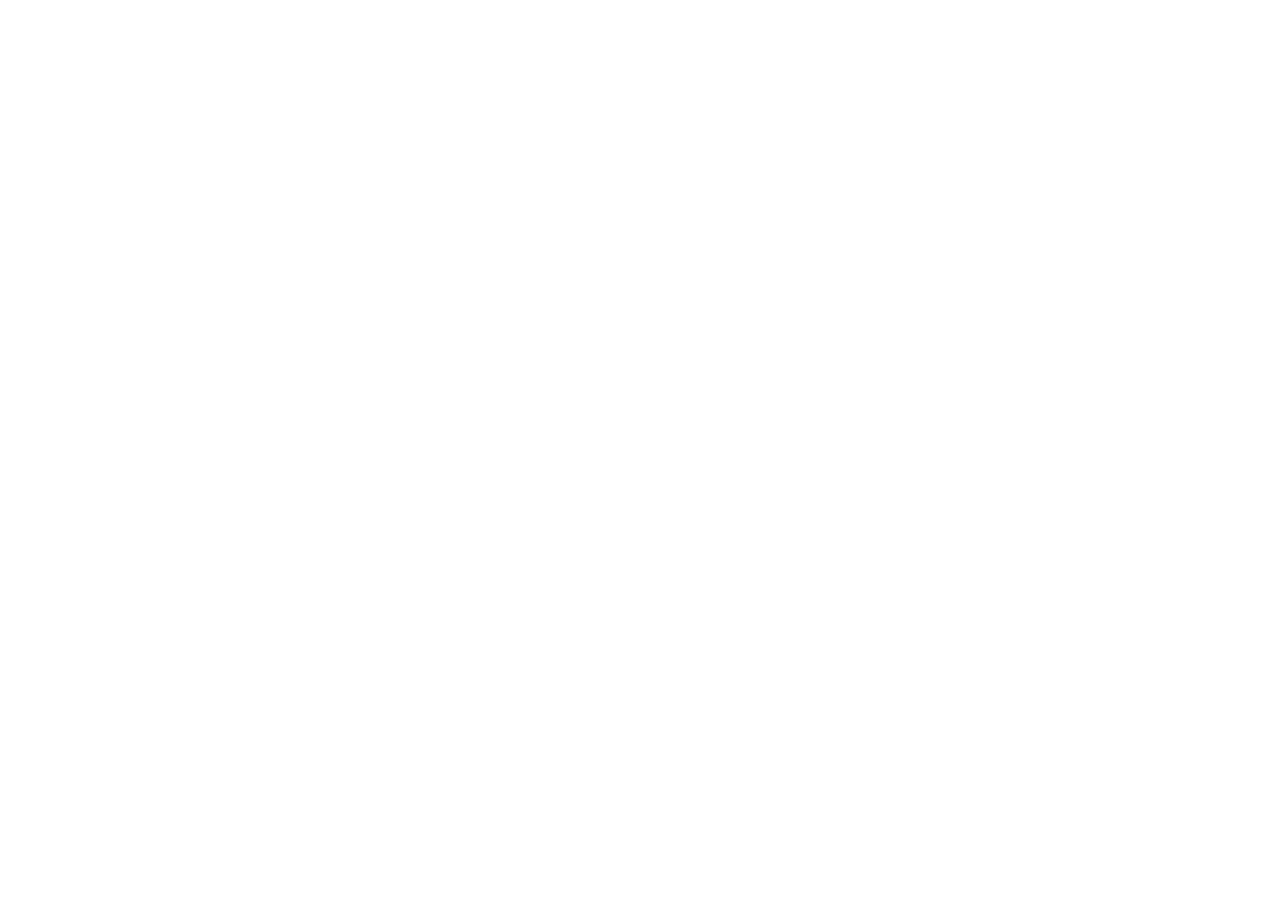
==== index.html @ a0c943e8 "Add files via upload" ====
<!DOCTYPE html>
<html lang="pt-br">
<head>
    <meta charset="UTF-8">
    <meta http-equiv="X-UA-Compatible" content="IE=edge">
    <meta name="viewport" content="width=device-width, initial-scale=1.0">
    <title>minha turma</title>
</head>
<body>
    
</body>
</html>
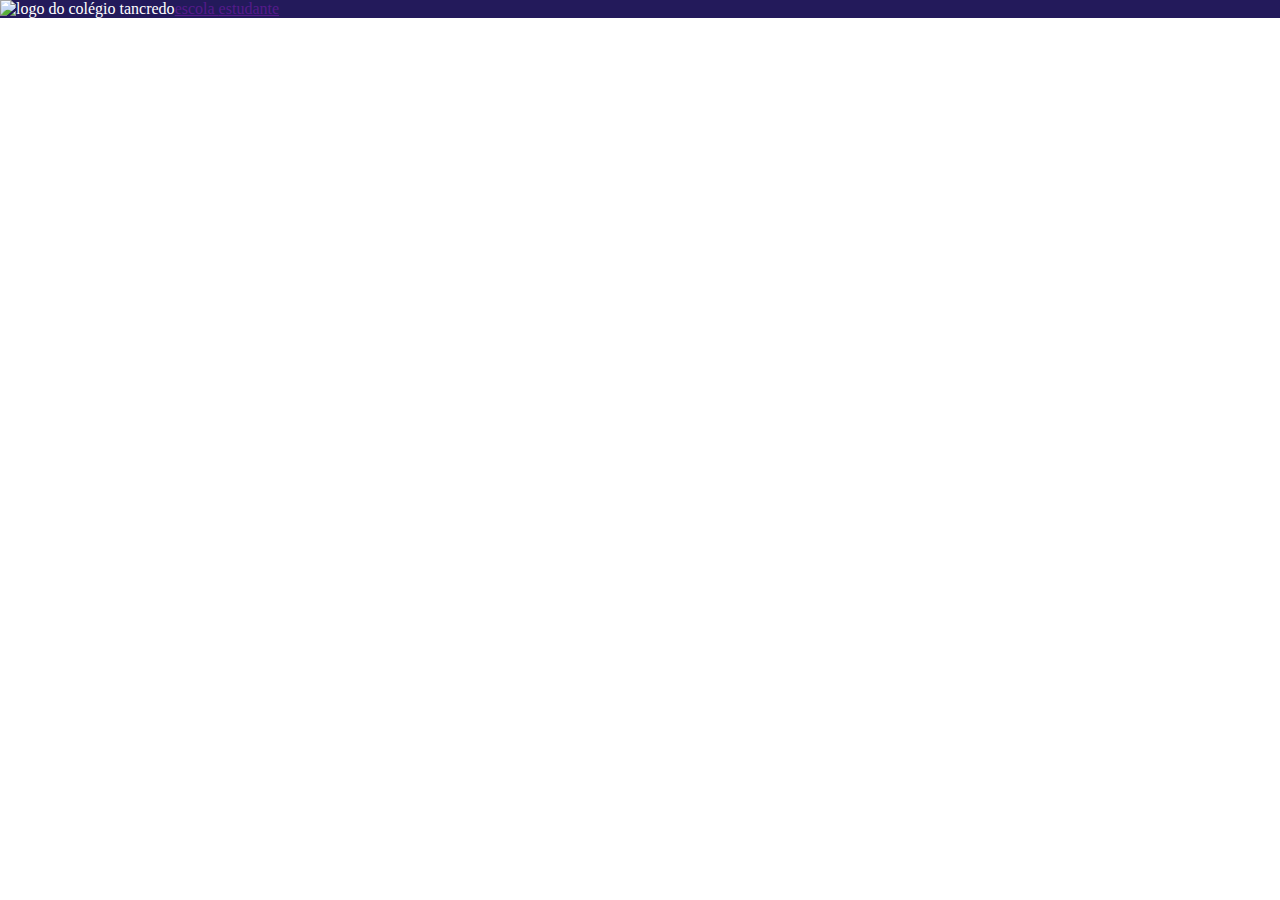
==== commit 3d08f4ec: "aula 02" ====
--- a/index.html
+++ b/index.html
@@ -5,8 +5,15 @@
     <meta http-equiv="X-UA-Compatible" content="IE=edge">
     <meta name="viewport" content="width=device-width, initial-scale=1.0">
     <title>minha turma</title>
+    <link rel="stylesheet" href="style.css">
 </head>
 <body>
-    
+    <header class="cabecalho">
+        <img src="" alt="logo do colégio tancredo" class="cabecalho-imagem">
+        <nav class="cabecalho-lista">
+            <a href="" class="cabecalho-lista-link"> escola </a>
+            <a href="" class="cabecalho-lista-link"> estudante </a>
+        </nav>
+    </header>
 </body>
 </html>--- a/style.css
+++ b/style.css
@@ -0,0 +1,11 @@
+*{
+ margin: 0;
+ padding: 0;
+}
+
+.cabecalho{
+    background-color: #231a5b;
+    color: white;
+    display: flex;
+    align-item: center;
+}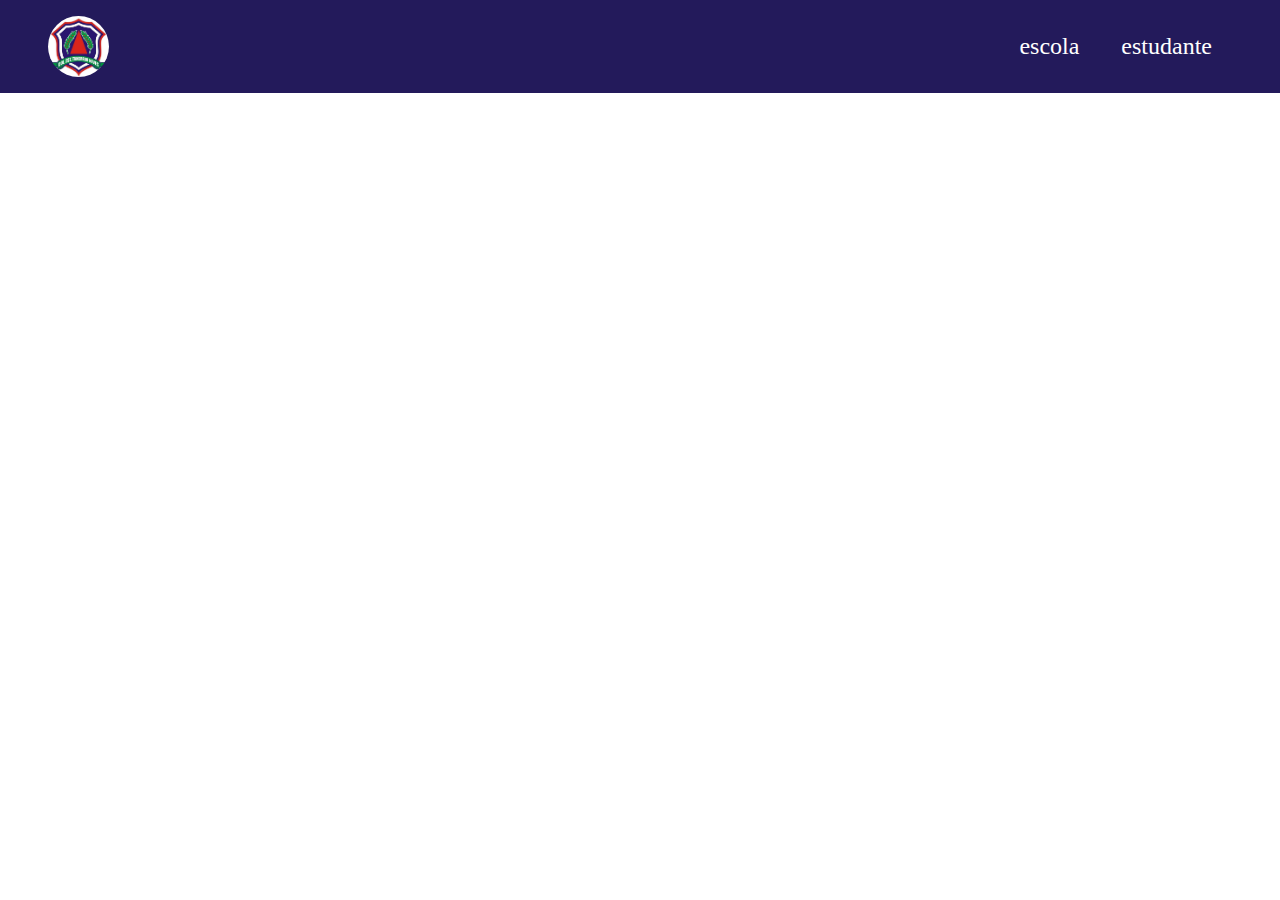
==== commit 789872ea: "Add files via upload" ====
--- a/index.html
+++ b/index.html
@@ -9,7 +9,7 @@
 </head>
 <body>
     <header class="cabecalho">
-        <img src="" alt="logo do colégio tancredo" class="cabecalho-imagem">
+        <img src="tancredo-logo.jpg" alt="logo do colégio tancredo" class="cabecalho-imagem">
         <nav class="cabecalho-lista">
             <a href="" class="cabecalho-lista-link"> escola </a>
             <a href="" class="cabecalho-lista-link"> estudante </a>
--- a/style.css
+++ b/style.css
@@ -7,5 +7,20 @@
     background-color: #231a5b;
     color: white;
     display: flex;
-    align-item: center;
+    align-items: center;
+    justify-content: space-between;
+    padding: 0 2em;
+}
+
+.cabecalho-imagem{
+    width: 5%;
+    border-radius: 100%;
+    margin: 1em;
+}
+
+.cabecalho-lista-link{
+    text-decoration: none;
+    color: white;
+    margin-right: 1.5em;
+    font-size: 1.5em;
 }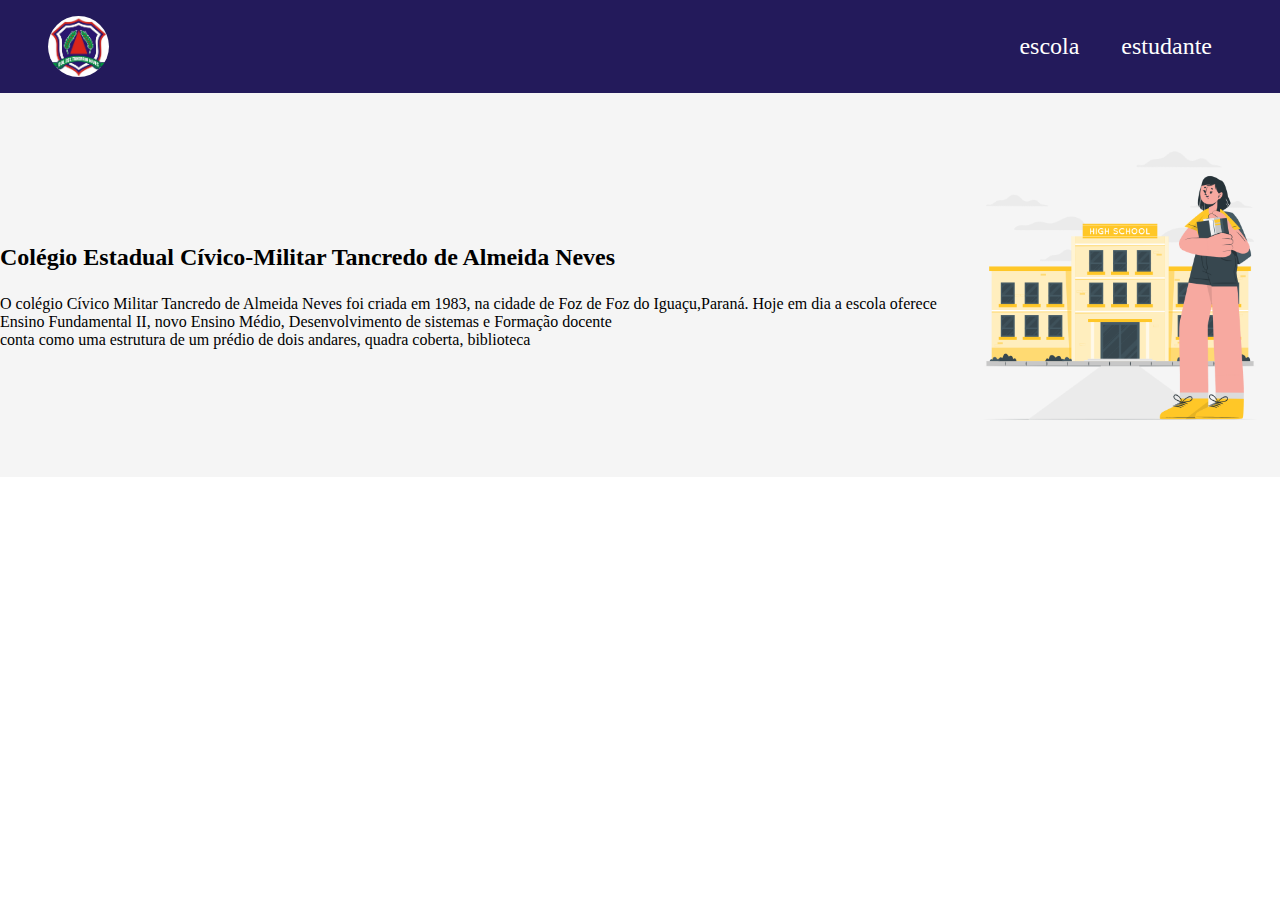
==== commit c2d9c5ea: "Add files via upload" ====
--- a/index.html
+++ b/index.html
@@ -12,8 +12,15 @@
         <img src="tancredo-logo.jpg" alt="logo do colégio tancredo" class="cabecalho-imagem">
         <nav class="cabecalho-lista">
             <a href="" class="cabecalho-lista-link"> escola </a>
-            <a href="" class="cabecalho-lista-link"> estudante </a>
-        </nav>
+            <a href="" class="cabecalho-lista-link"> estudante </a></nav>
     </header>
+    <section class="escola">
+        <div class="escola-texto">
+        <h2 class="escola-texto-titulo"> Colégio Estadual Cívico-Militar Tancredo de Almeida Neves</h2>
+        <p class="escola-texto paragrafo">O colégio Cívico Militar Tancredo de Almeida Neves foi criada  em 1983, na cidade de Foz de Foz do Iguaçu,Paraná. Hoje em dia a escola oferece Ensino Fundamental II, novo Ensino Médio, Desenvolvimento de sistemas e Formação docente</p>
+        <p class="escola-texto paragrafo">conta como uma estrutura de um prédio de dois andares, quadra coberta, biblioteca</p>
+        </div>
+        <img src="escola.png" alt="" class="escola-imagem">
+    </section>
 </body>
 </html>--- a/style.css
+++ b/style.css
@@ -2,6 +2,12 @@
  margin: 0;
  padding: 0;
 }
+ :root{
+    --vermelho: #e5383b;
+    --preto: #0b090a;
+    --cinza: #b1a7a6;
+    --vermelho-forte: #660708;
+ }
 
 .cabecalho{
     background-color: #231a5b;
@@ -23,4 +29,21 @@
     color: white;
     margin-right: 1.5em;
     font-size: 1.5em;
+}
+
+.escola{
+    background-color: whitesmoke;
+    color: black;
+    display: flex;
+    justify-content: content;
+    align-items: center;
+    padding: 32px 0;
+}
+
+.escola-texto-titulo{
+    padding: 24px 0;
+}
+
+.escola-imagem{
+    width: 25%;
 }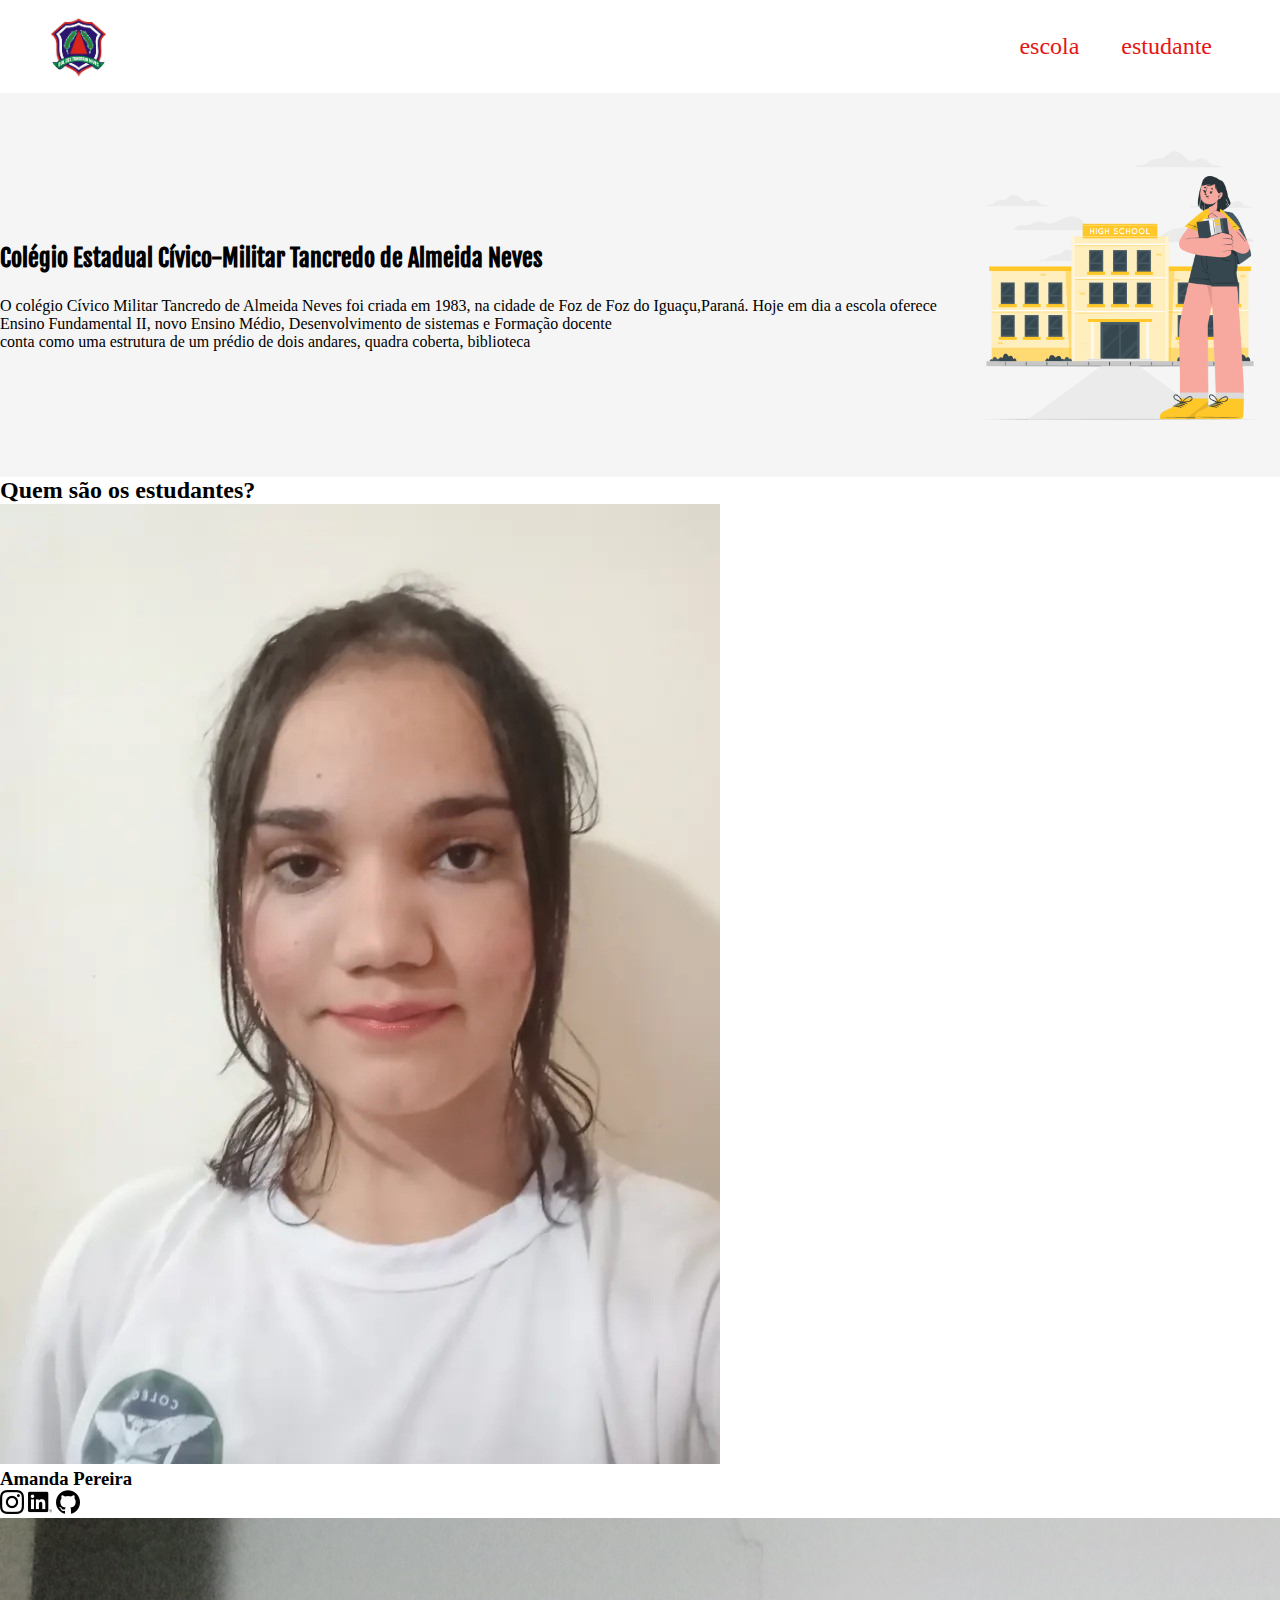
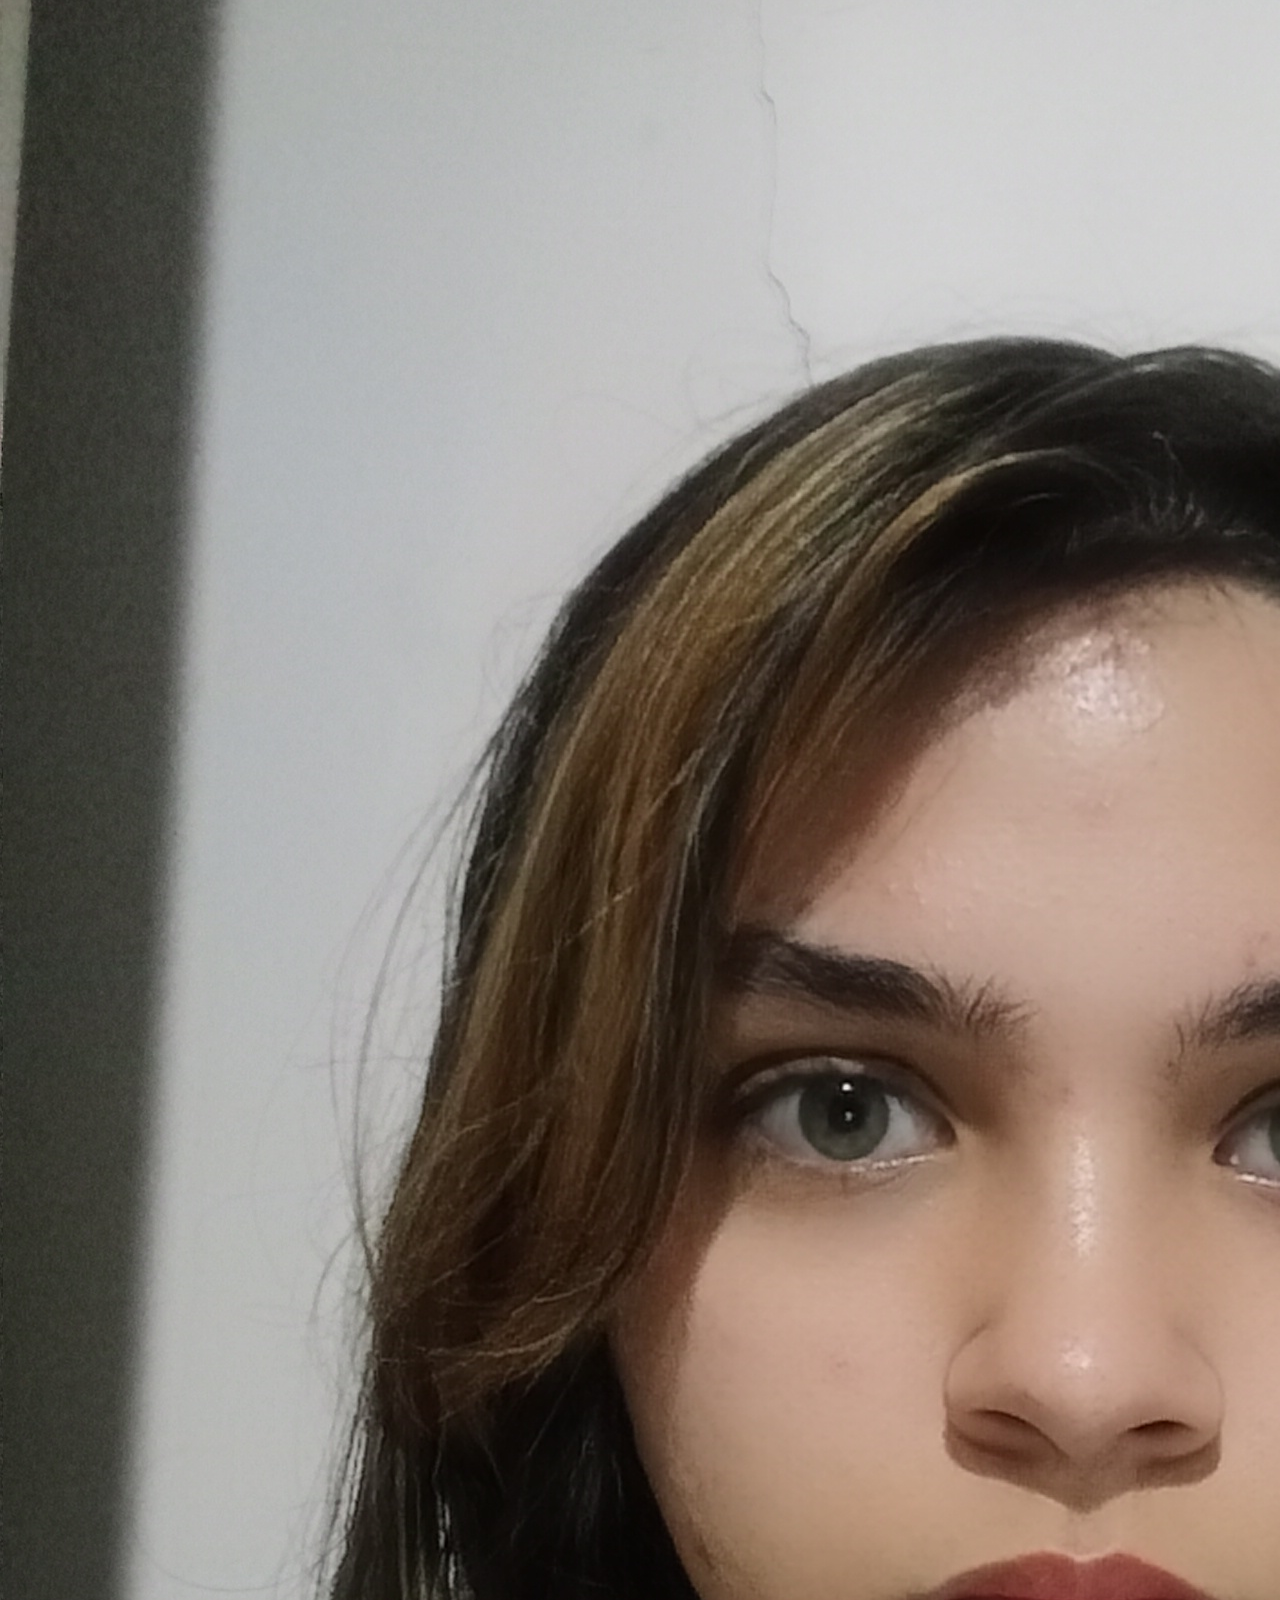
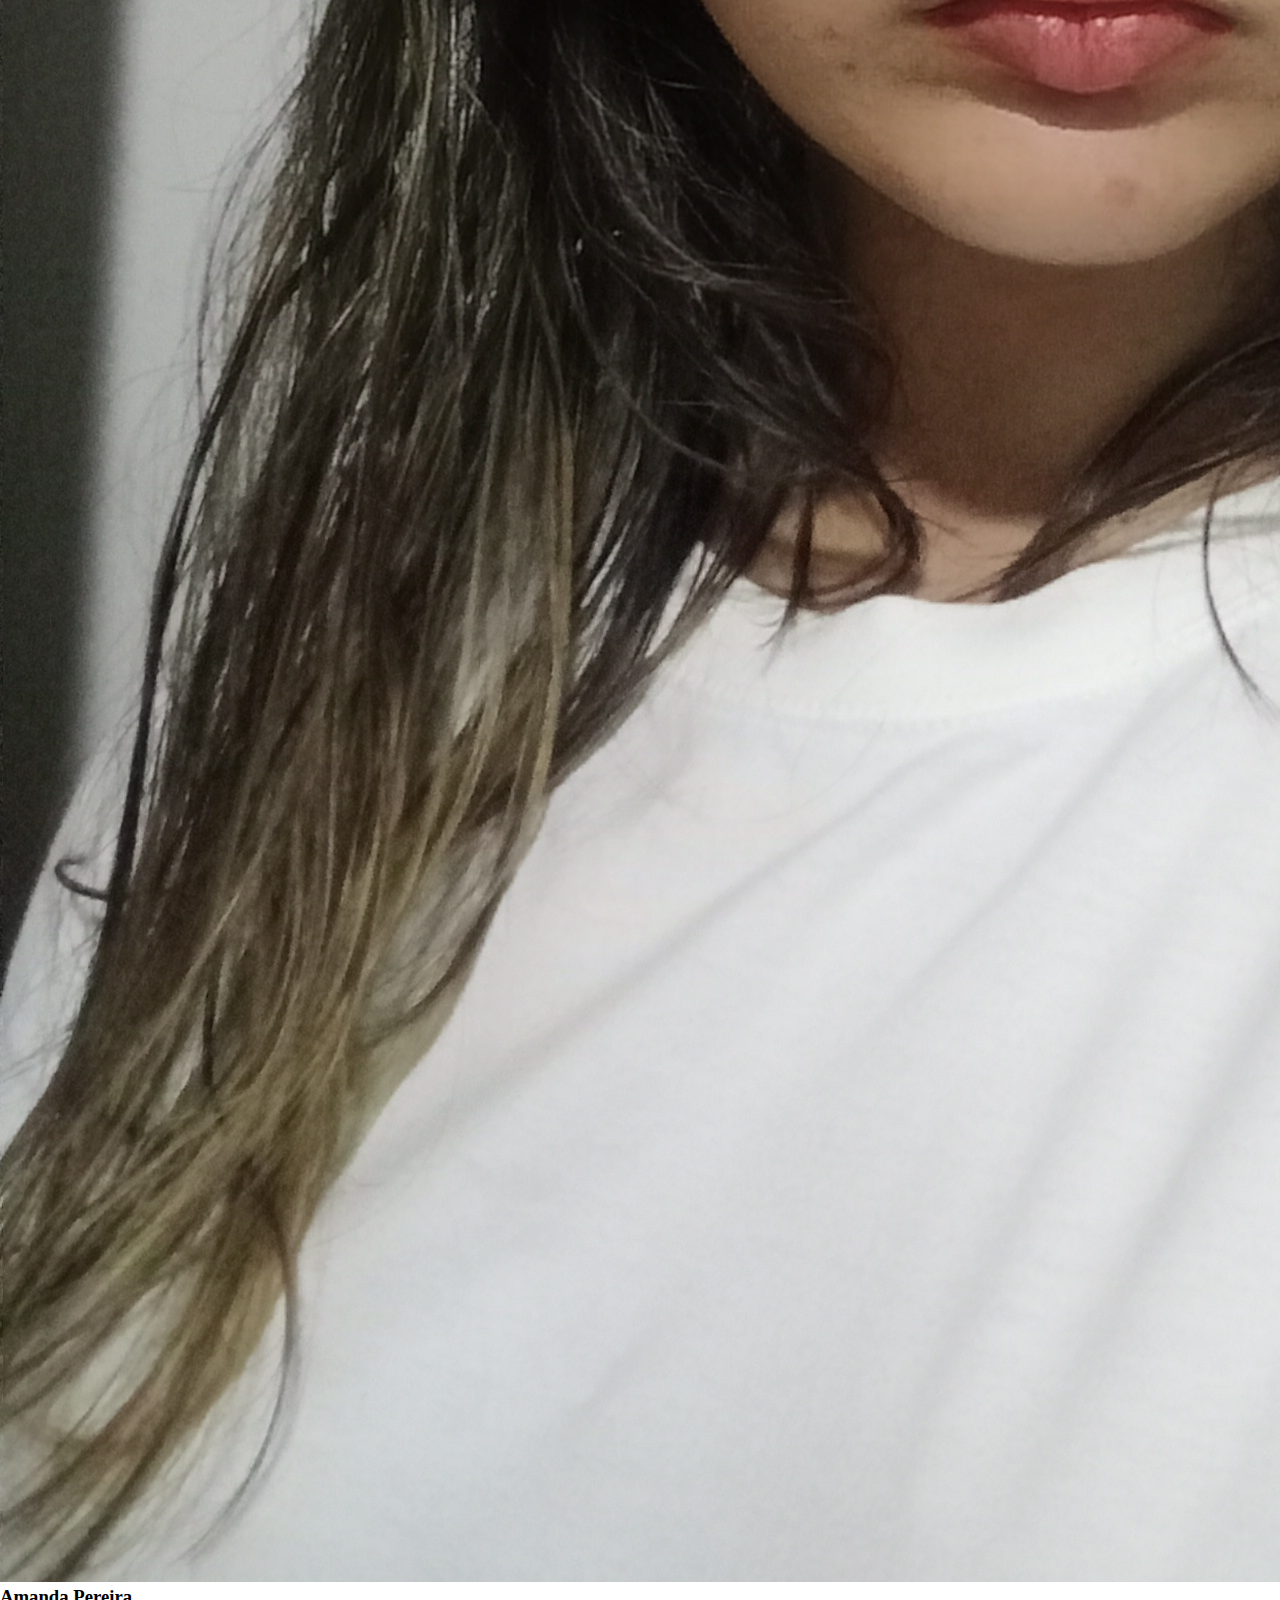
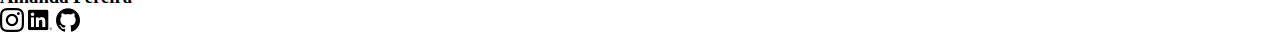
==== commit 5f4847e8: "Add files via upload" ====
--- a/index.html
+++ b/index.html
@@ -22,5 +22,31 @@
         </div>
         <img src="escola.png" alt="" class="escola-imagem">
     </section>
+    <section class="estudante">
+     <h2 class="estudante-titulo">
+        Quem são os estudantes?</h2>
+        <div class="estudante-div">
+            <img src="./img/amanda.jpg" alt =""
+            class="estudante-div-icone">    
+            <h3 class="estudante-div-nome"> Amanda Pereira</h3>
+            <img src="./img/instagram.png" alt=""
+            class="estudante-div-icone">
+            <img src="./img/linkedin.png" alt=""
+            class="estudante-div-icone">
+            <img src="./img/github.png" alt=""
+            class="estudante-div-icone">
+            </div>
+            <div class="estudante-div">
+                <img src="./img/angela.jpg" alt =""
+                class="estudante-div-icone">    
+                <h3 class="estudante-div-nome"> Amanda Pereira</h3>
+                <img src="./img/instagram.png" alt=""
+                class="estudante-div-icone">
+                <img src="./img/linkedin.png" alt=""
+                class="estudante-div-icone">
+                <img src="./img/github.png" alt=""
+                class="estudante-div-icone">
+                </div>
+    </section>
 </body>
 </html>--- a/style.css
+++ b/style.css
@@ -1,17 +1,21 @@
+@import url('https://fonts.googleapis.com/css2?family=Fjalla+One&family=Kameron&display=swap');
+
 *{
- margin: 0;
- padding: 0;
+  margin: 0;
+  padding: 0;
 }
  :root{
     --vermelho: #e5383b;
     --preto: #0b090a;
     --cinza: #b1a7a6;
     --vermelho-forte: #660708;
+    --fonte-texto: "Kameron", serif;
+    --fonte-titulo: "Fjalla One", sans-serif;
  }
 
 .cabecalho{
-    background-color: #231a5b;
-    color: white;
+    background-color: var(--#231a5b);
+    color: var(--white);
     display: flex;
     align-items: center;
     justify-content: space-between;
@@ -26,14 +30,14 @@
 
 .cabecalho-lista-link{
     text-decoration: none;
-    color: white;
+    color: rgb(229, 21, 21);
     margin-right: 1.5em;
     font-size: 1.5em;
 }
 
 .escola{
     background-color: whitesmoke;
-    color: black;
+    color: var(--black);
     display: flex;
     justify-content: content;
     align-items: center;
@@ -42,6 +46,7 @@
 
 .escola-texto-titulo{
     padding: 24px 0;
+    font-family: var(--fonte-titulo);
 }
 
 .escola-imagem{
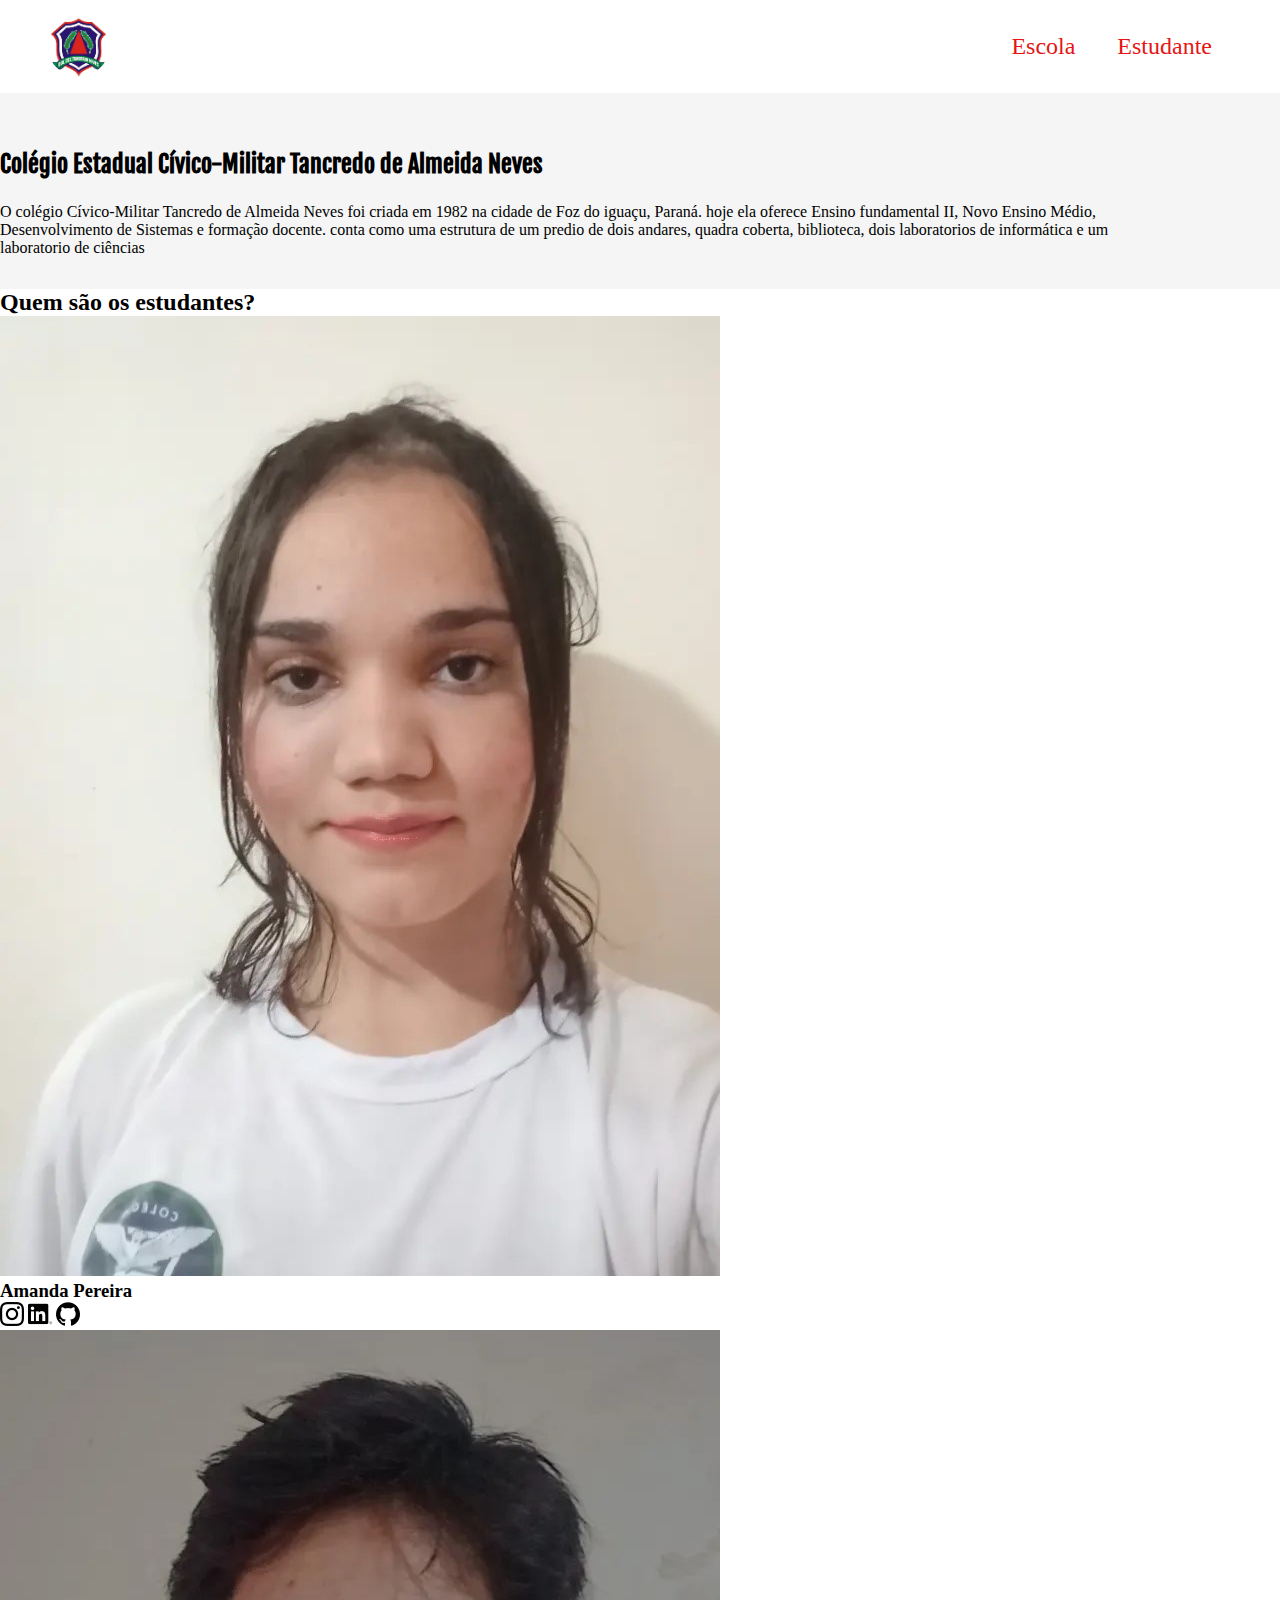
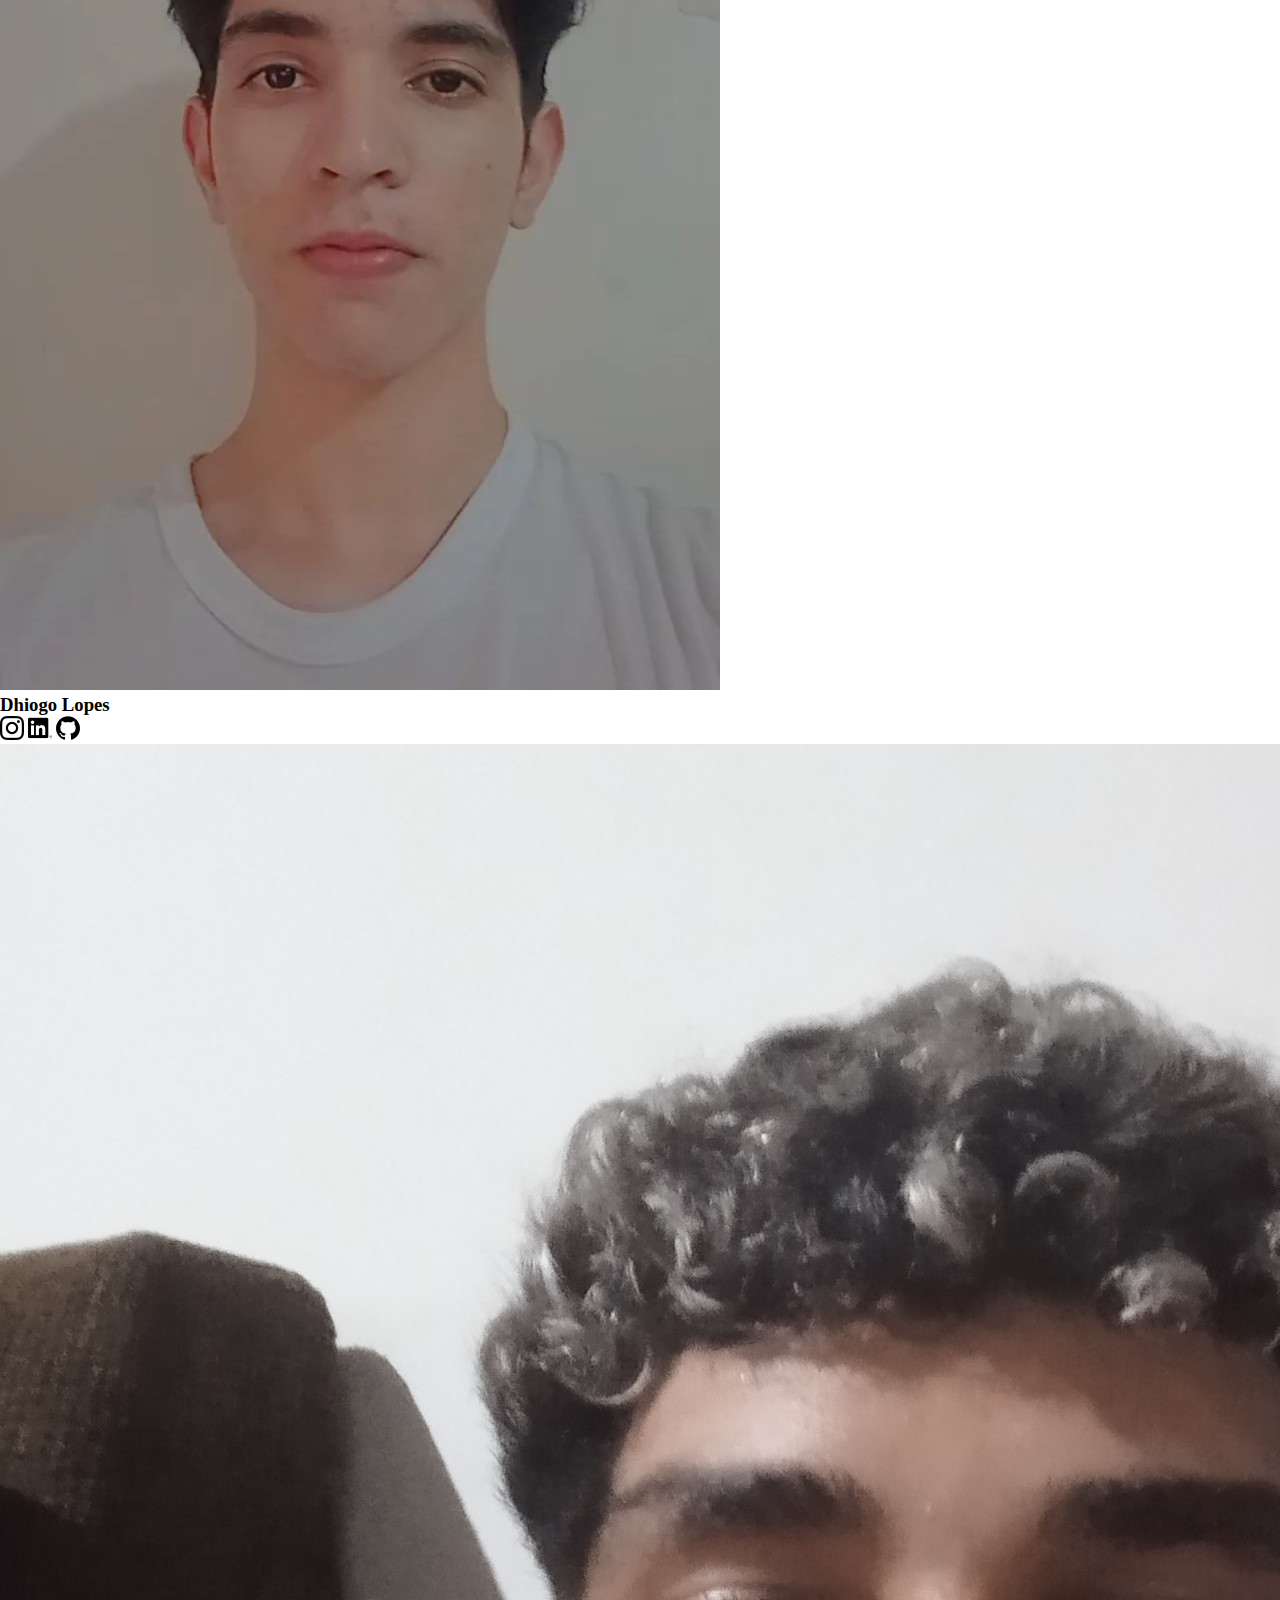
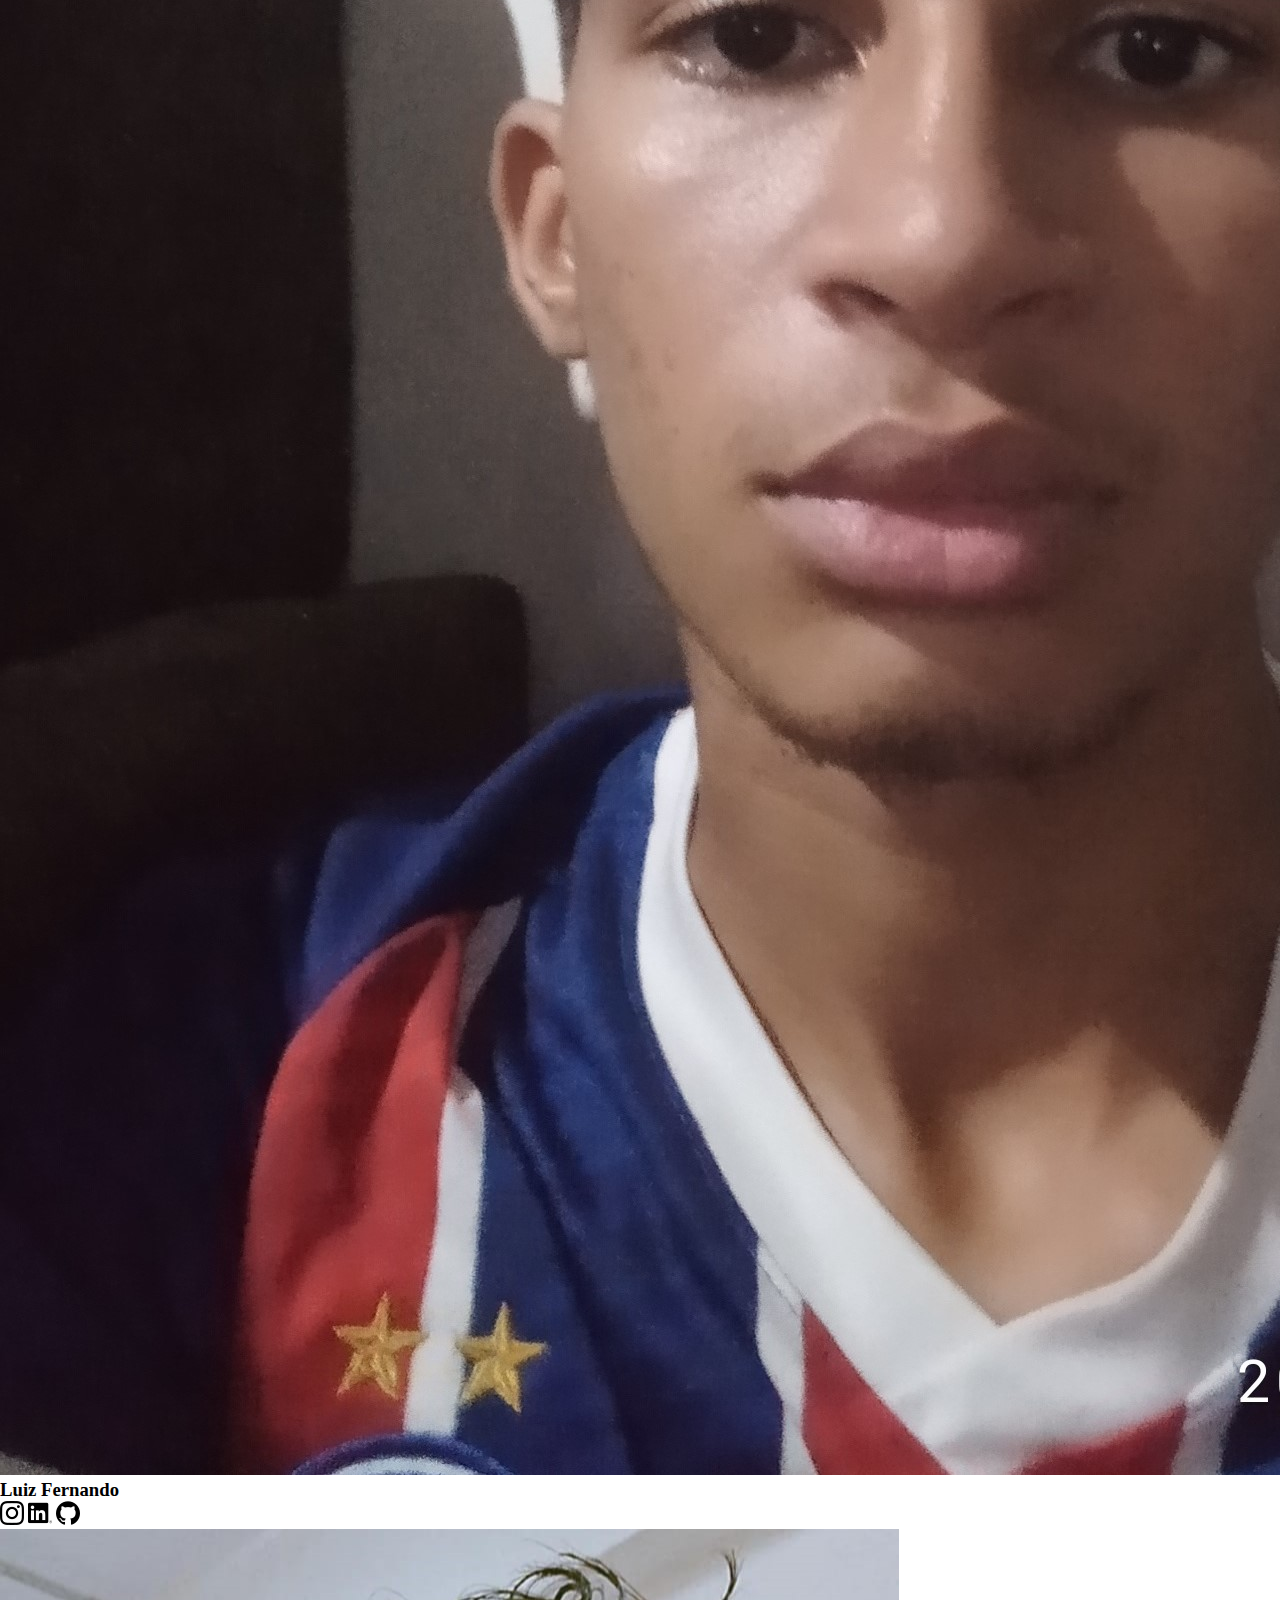
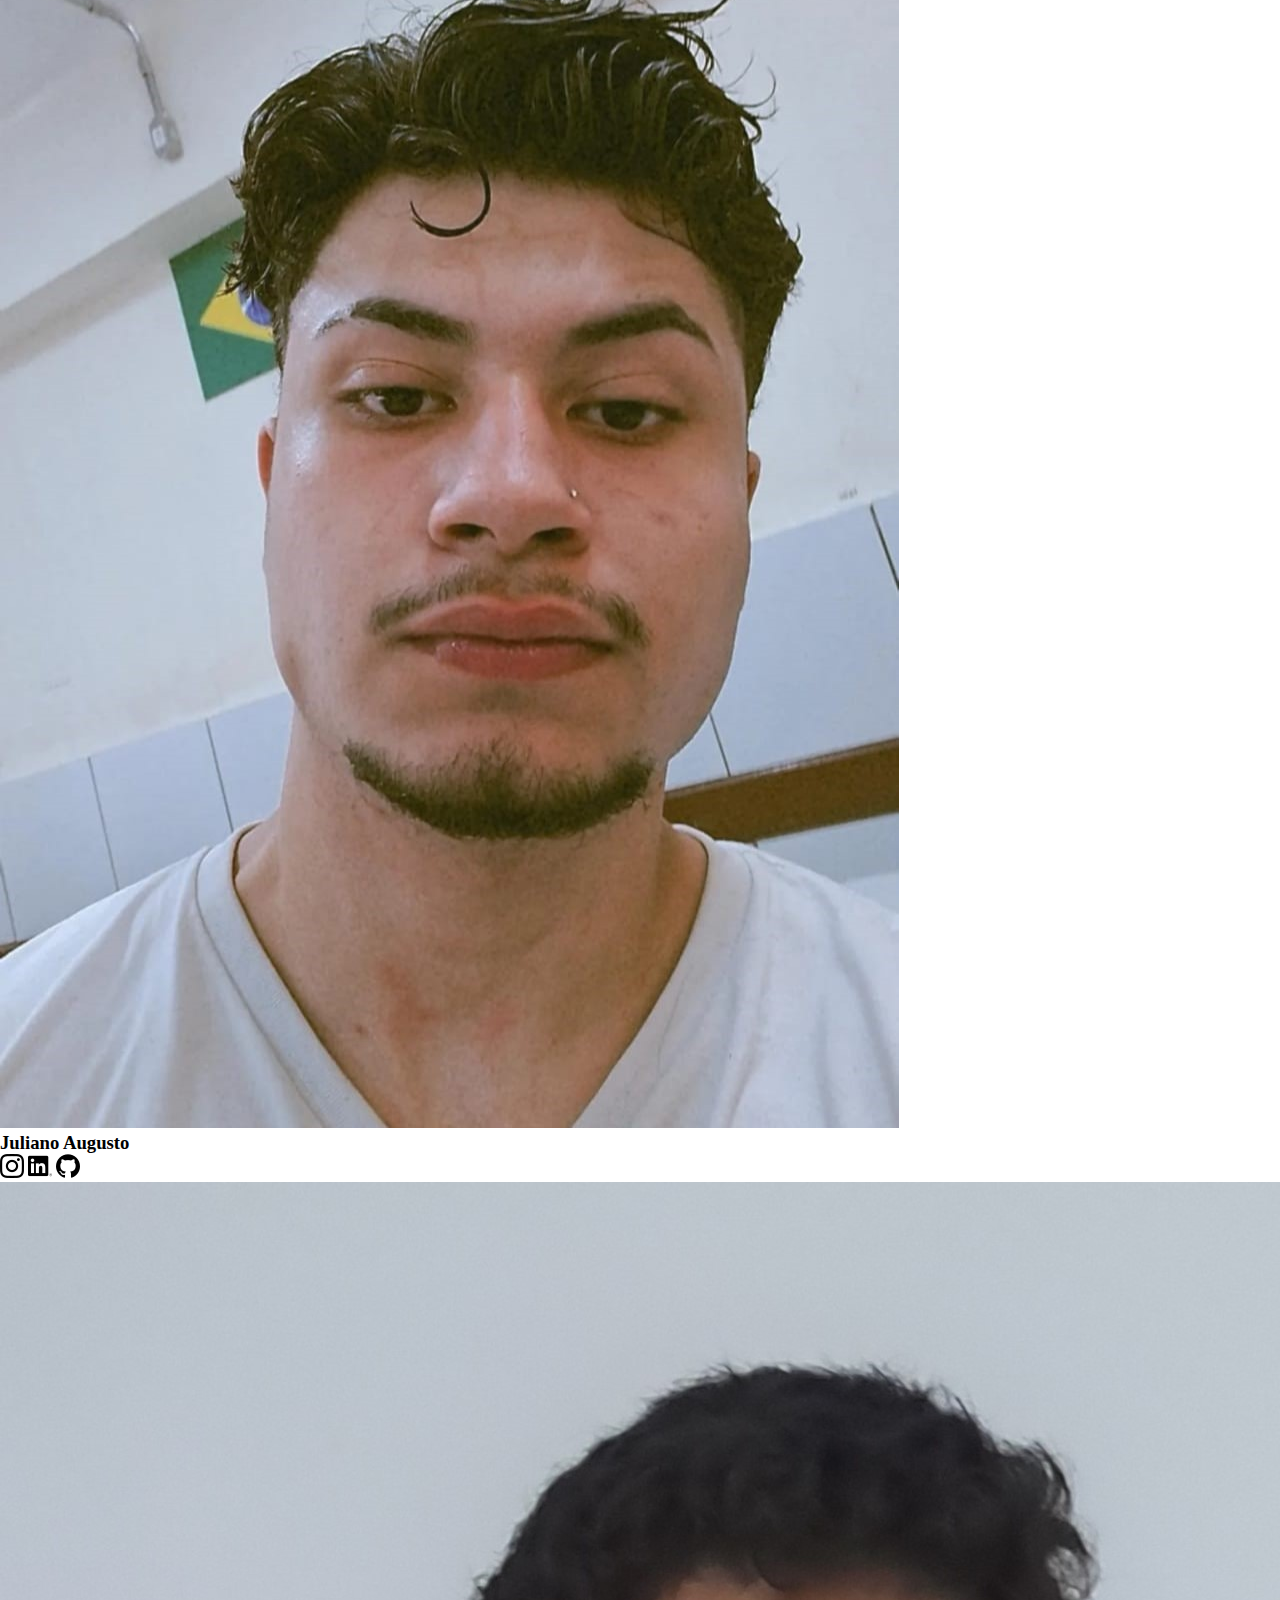
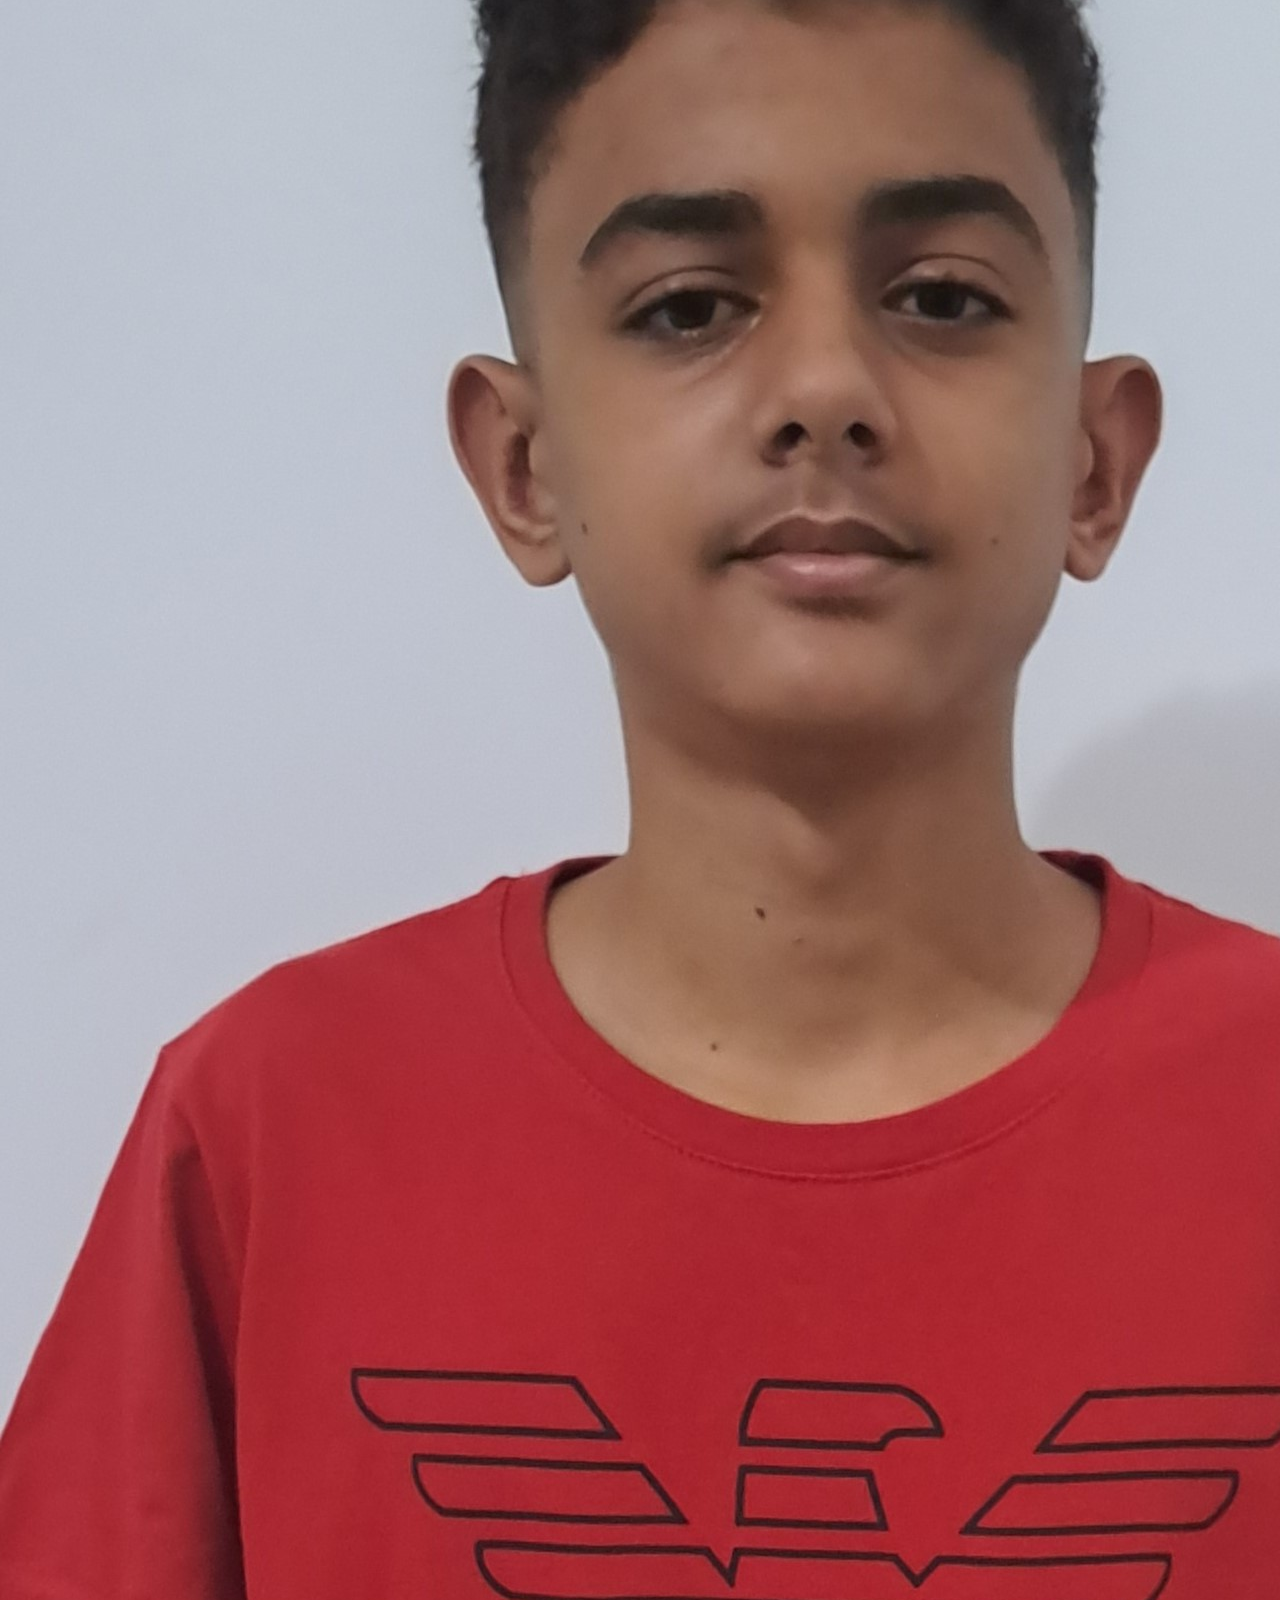
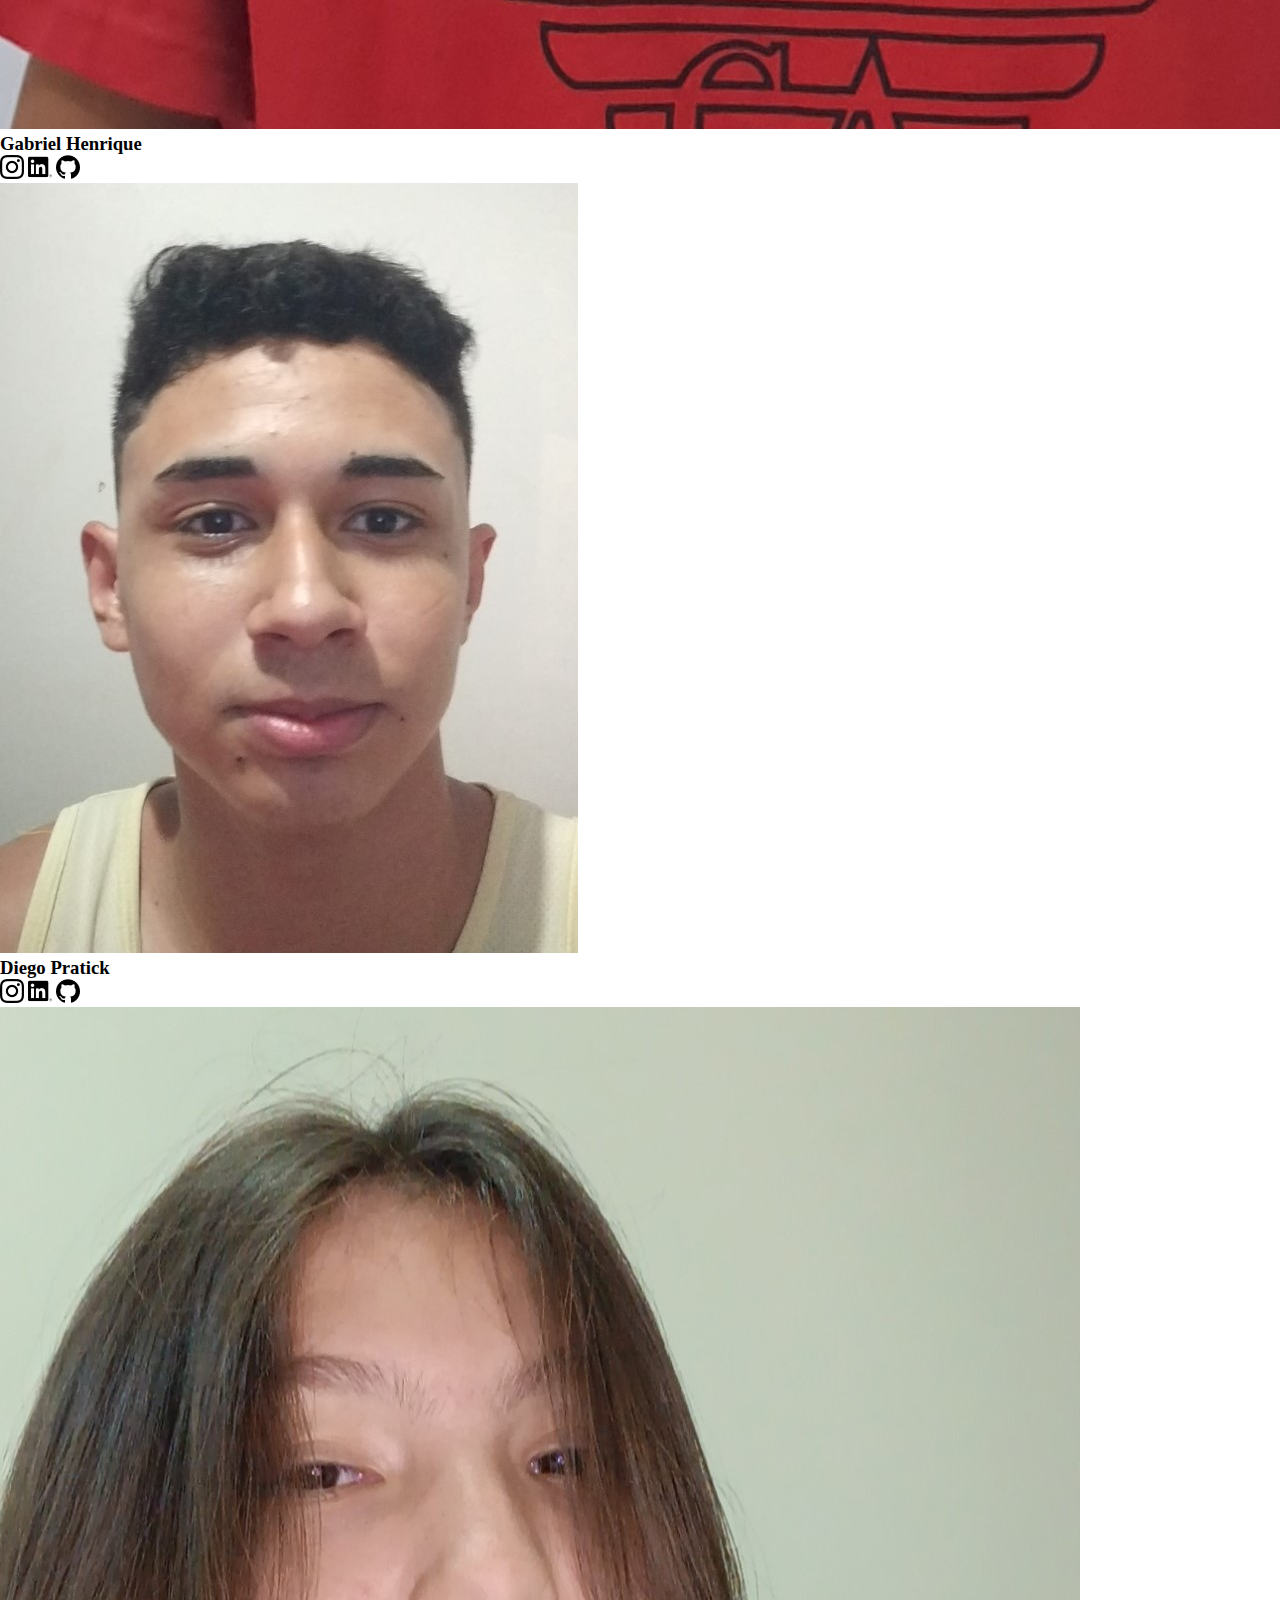
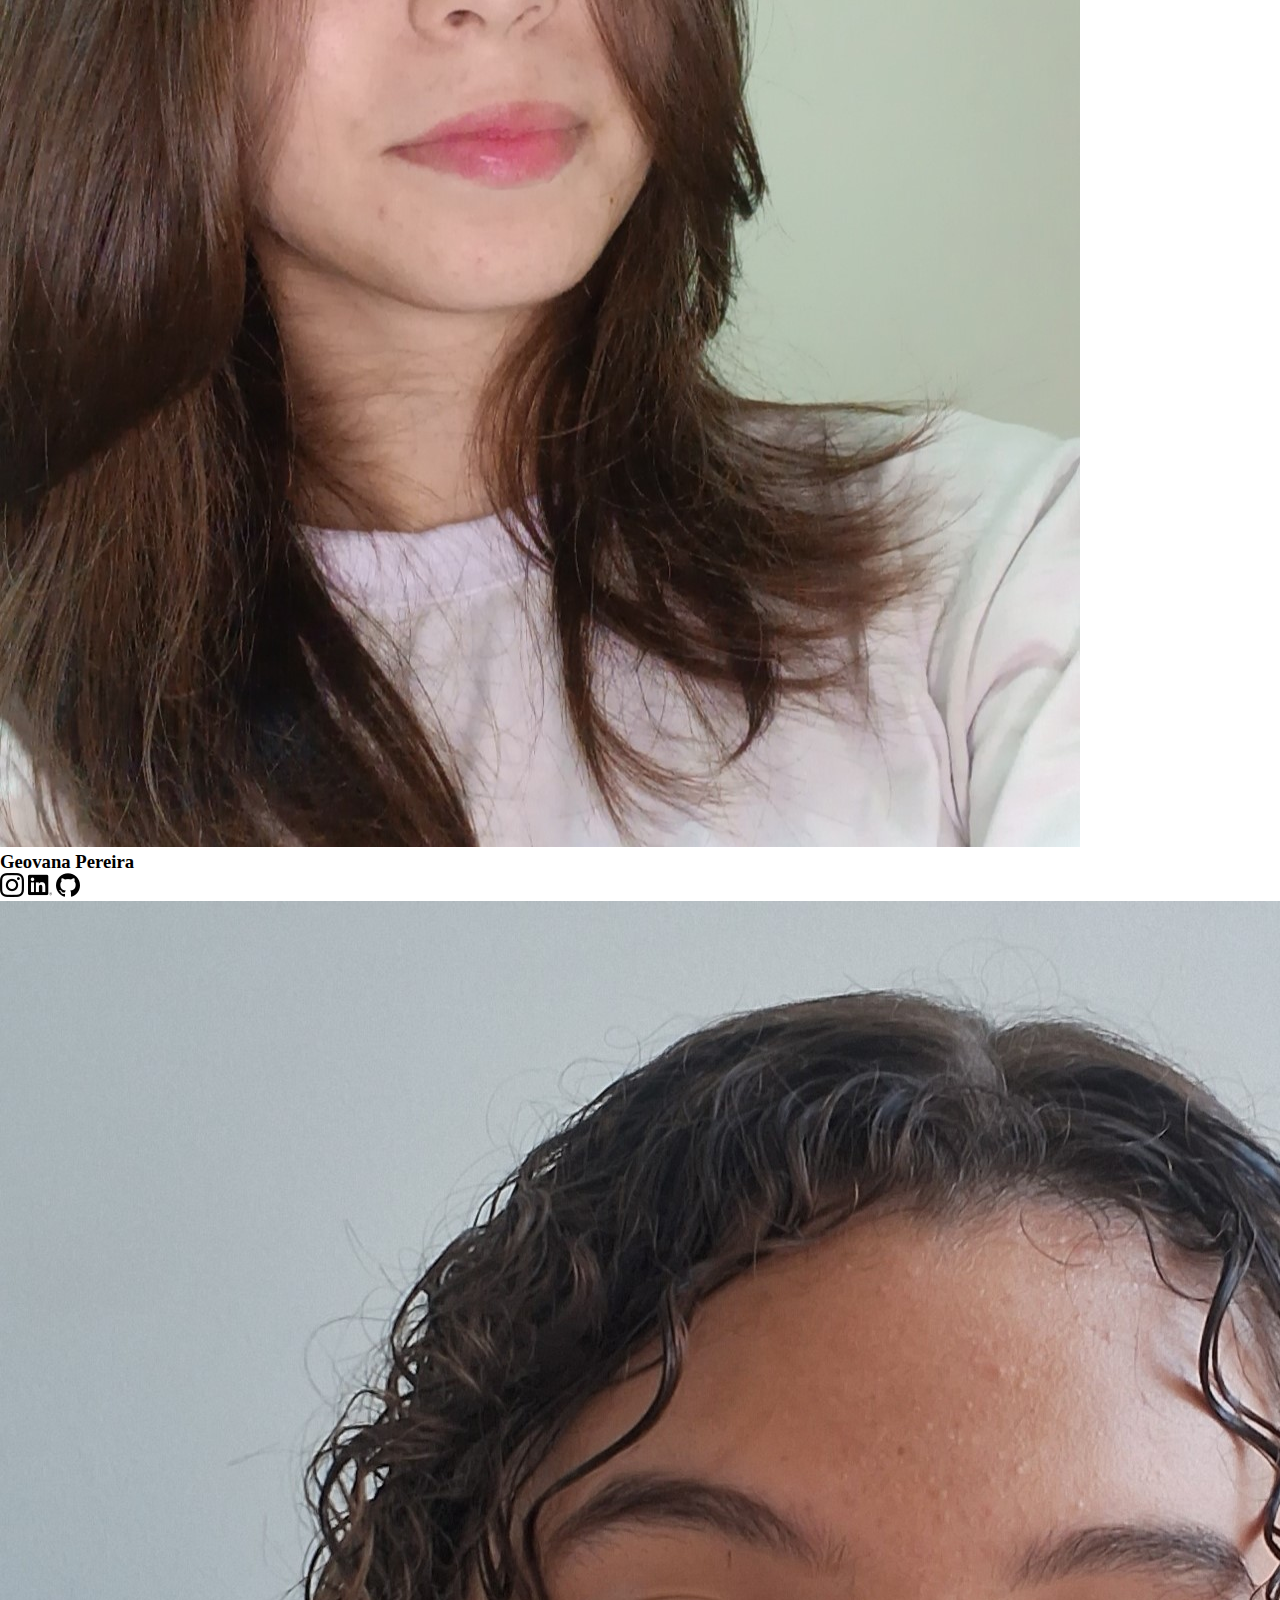
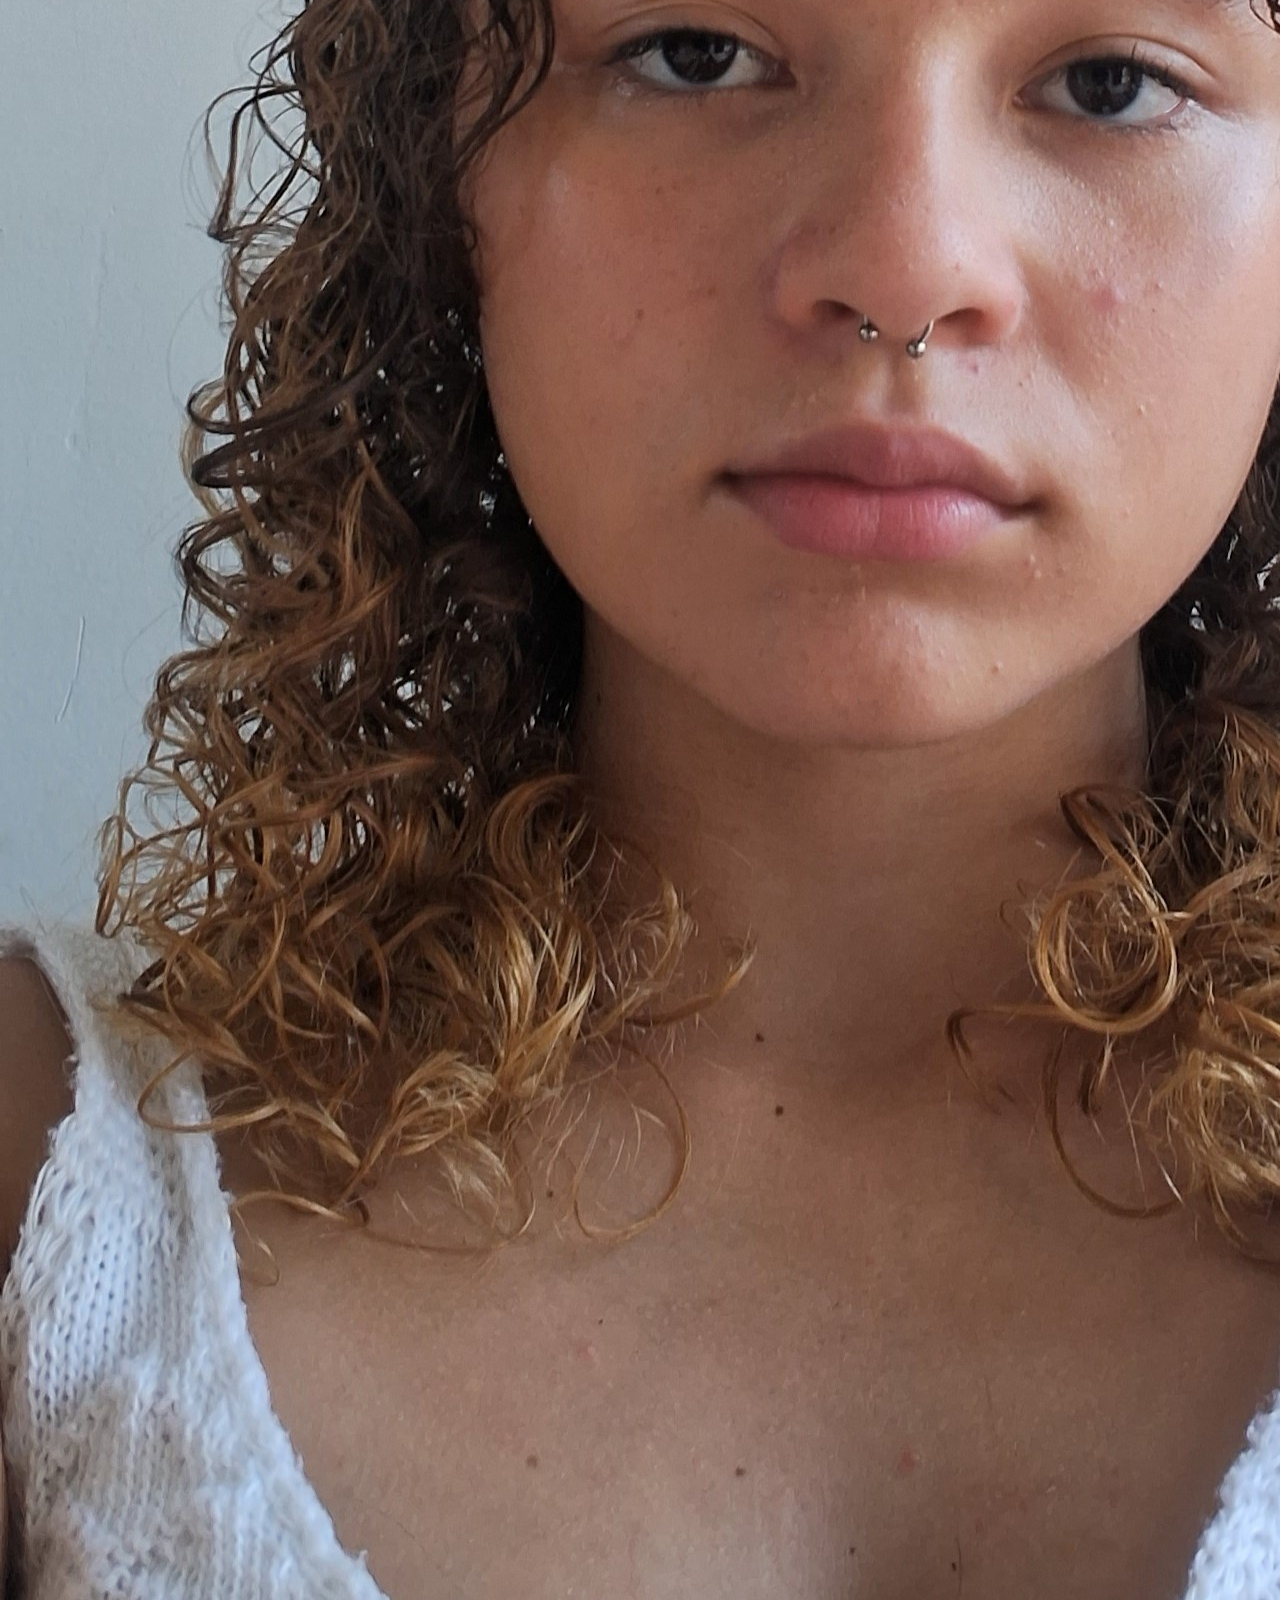
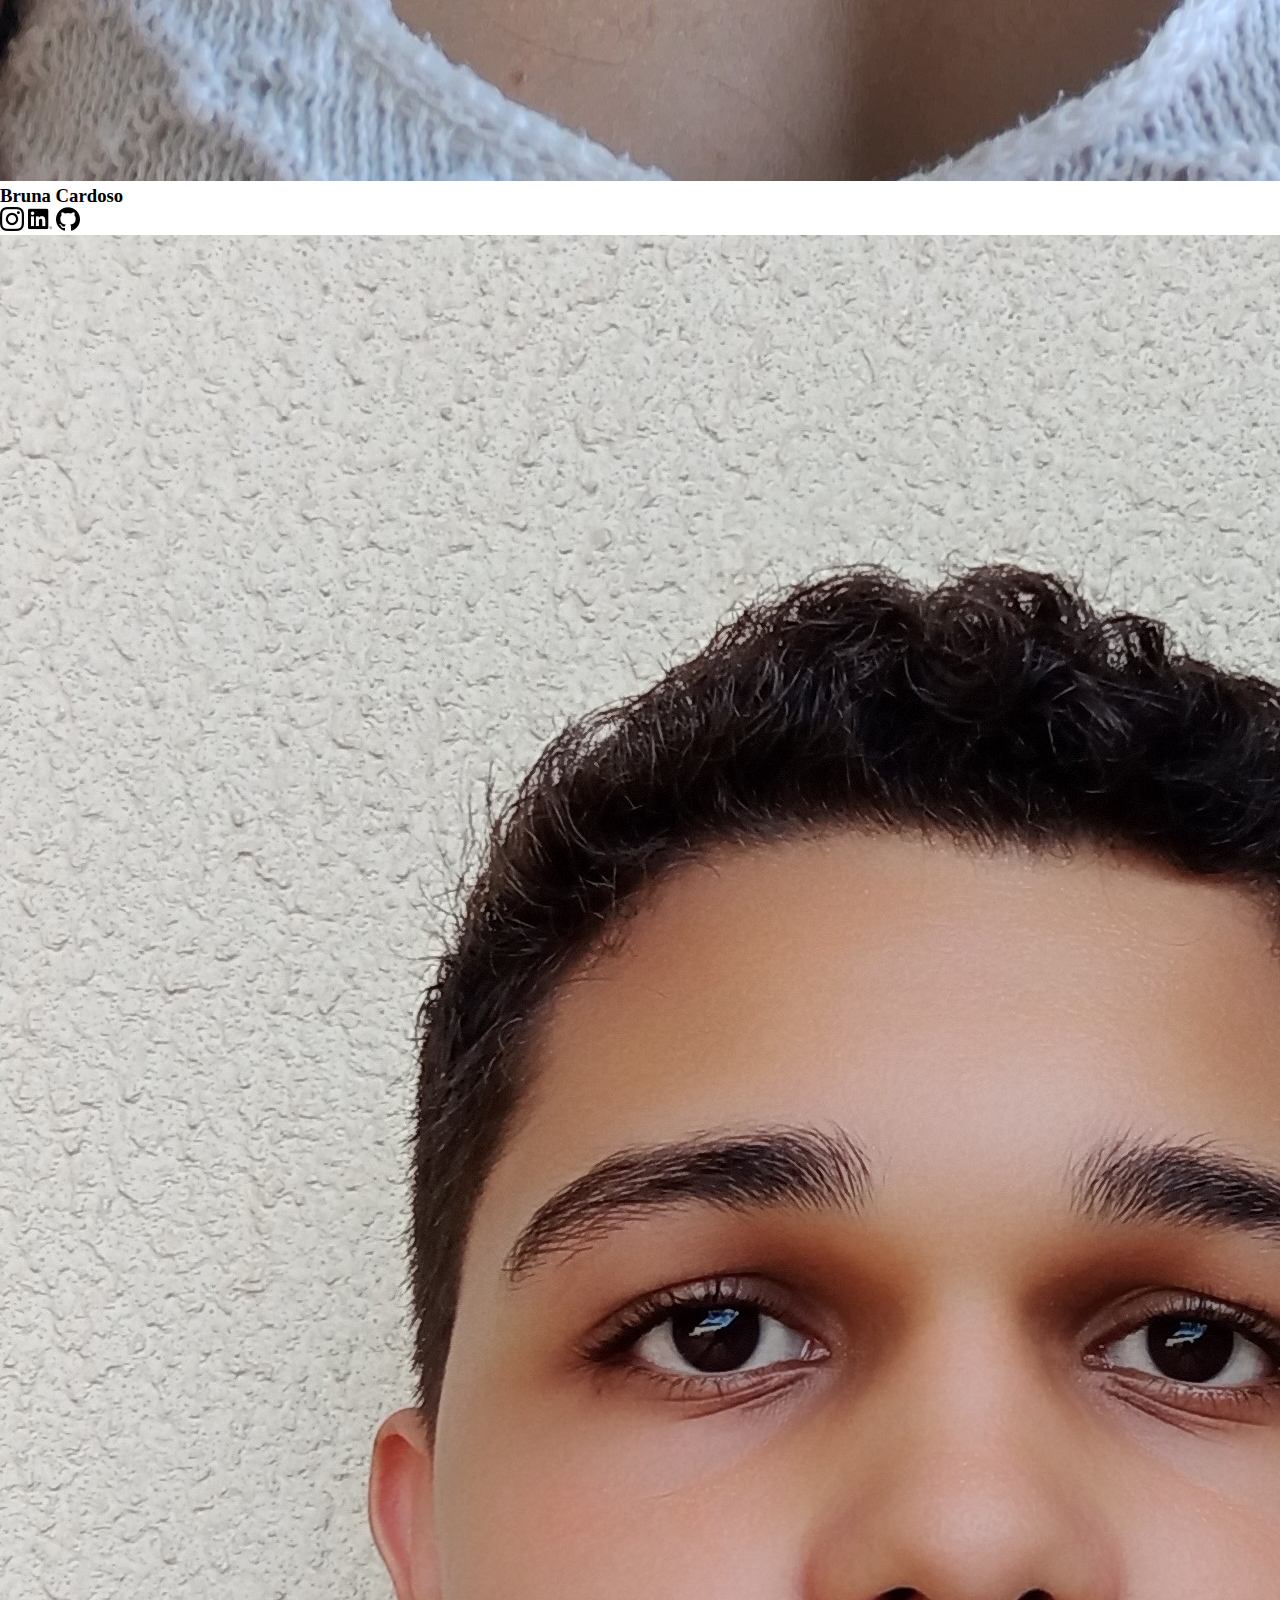
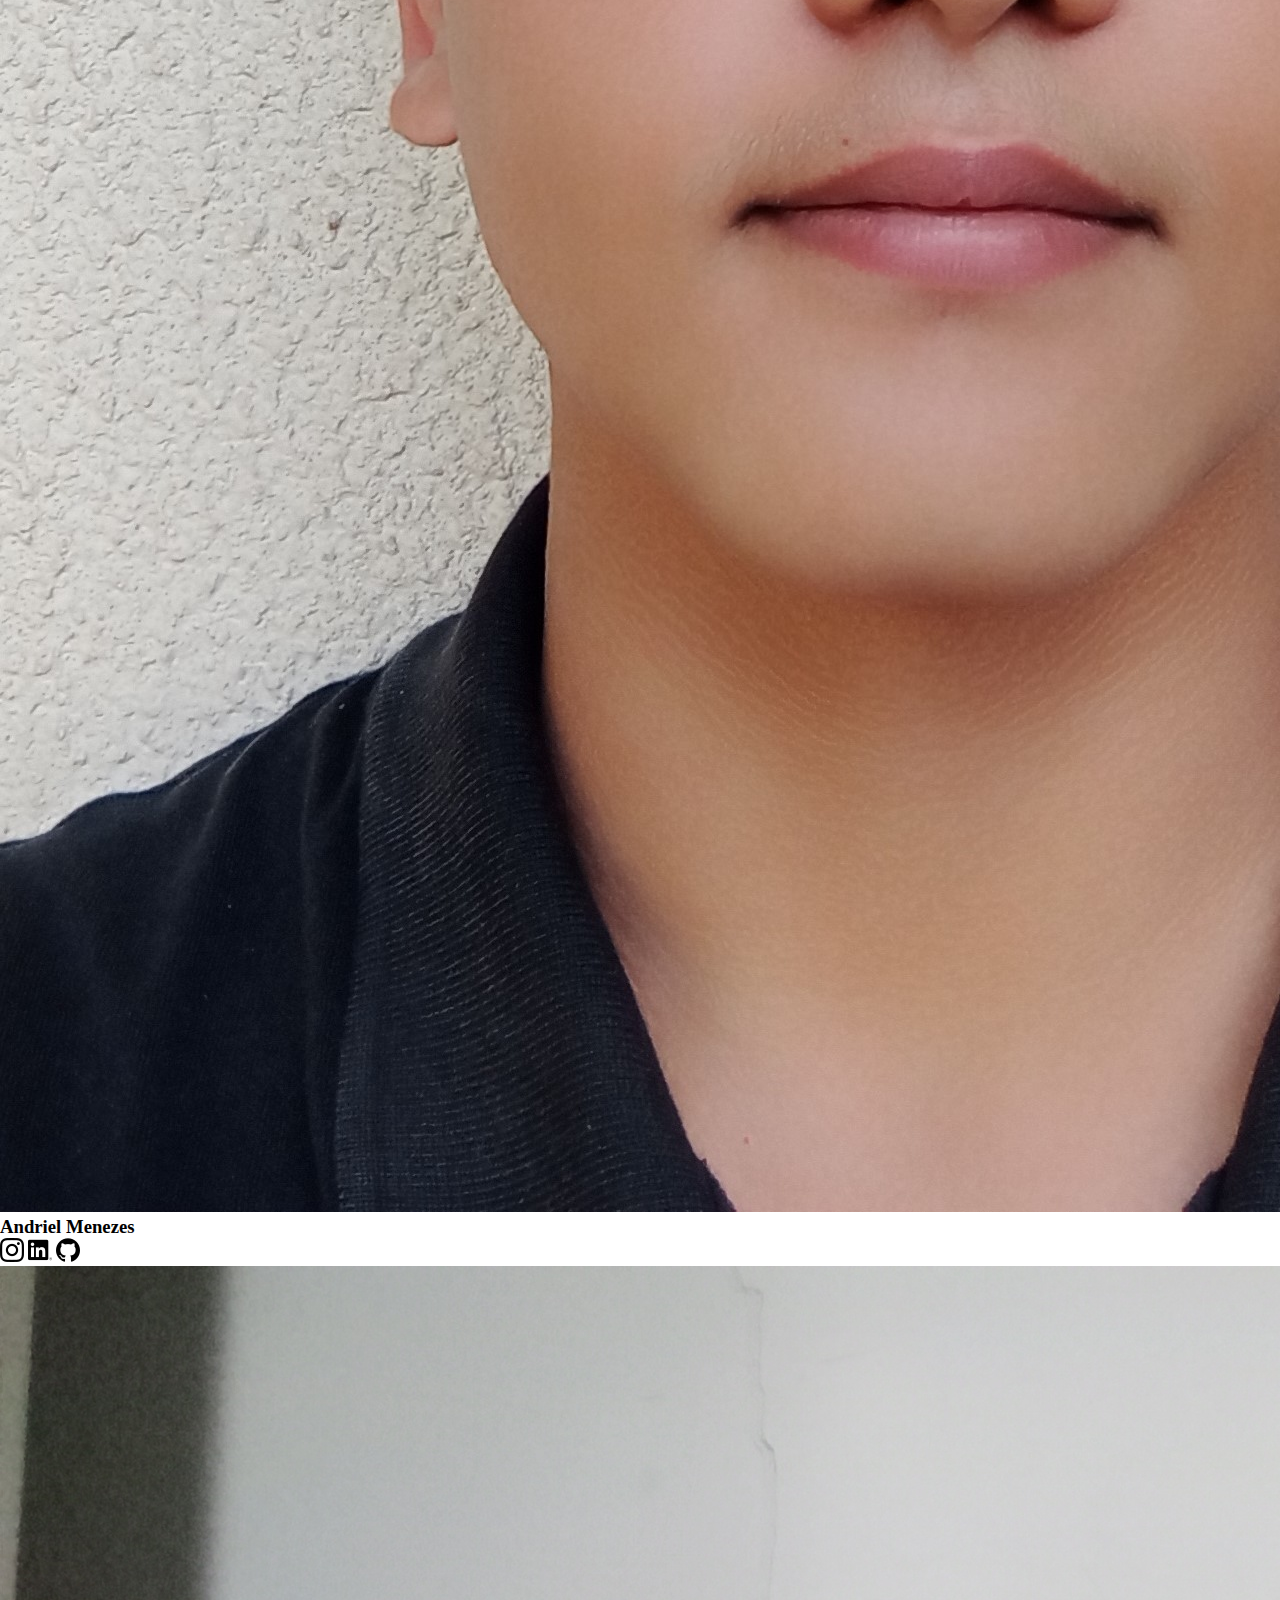
==== commit 6e7a5562: "Add files via upload" ====
--- a/index.html
+++ b/index.html
@@ -1,52 +1,143 @@
 <!DOCTYPE html>
 <html lang="pt-br">
+
 <head>
     <meta charset="UTF-8">
     <meta http-equiv="X-UA-Compatible" content="IE=edge">
     <meta name="viewport" content="width=device-width, initial-scale=1.0">
-    <title>minha turma</title>
+    <title>Minha turma</title>
     <link rel="stylesheet" href="style.css">
 </head>
+
 <body>
     <header class="cabecalho">
-        <img src="tancredo-logo.jpg" alt="logo do colégio tancredo" class="cabecalho-imagem">
+        <img src="./img/tancredo-logo.jpg" alt="logo do colégio tancredo" class="cabecalho-imagem">
         <nav class="cabecalho-lista">
-            <a href="" class="cabecalho-lista-link"> escola </a>
-            <a href="" class="cabecalho-lista-link"> estudante </a></nav>
+            <a href="" class="cabecalho-lista-link"> Escola </a>
+            <a href="" class="cabecalho-lista-link"> Estudante </a>
+        </nav>
     </header>
     <section class="escola">
         <div class="escola-texto">
-        <h2 class="escola-texto-titulo"> Colégio Estadual Cívico-Militar Tancredo de Almeida Neves</h2>
-        <p class="escola-texto paragrafo">O colégio Cívico Militar Tancredo de Almeida Neves foi criada  em 1983, na cidade de Foz de Foz do Iguaçu,Paraná. Hoje em dia a escola oferece Ensino Fundamental II, novo Ensino Médio, Desenvolvimento de sistemas e Formação docente</p>
-        <p class="escola-texto paragrafo">conta como uma estrutura de um prédio de dois andares, quadra coberta, biblioteca</p>
+            <h2 class="escola-texto-titulo">Colégio Estadual Cívico-Militar Tancredo de Almeida Neves</h2>
+            <p class="escola-texto-paragrafo">O colégio Cívico-Militar Tancredo de Almeida Neves foi criada em 1982 na
+                cidade de Foz do iguaçu, Paraná.
+                hoje ela oferece Ensino fundamental II,
+                Novo Ensino Médio, Desenvolvimento de Sistemas e formação docente.
+                conta como uma estrutura de um predio de dois andares, quadra coberta, biblioteca,
+                dois laboratorios de informática e um laboratorio de ciências</p>
+            <p class="escola-texto-paragrafo"></p>
         </div>
-        <img src="escola.png" alt="" class="escola-imagem">
+        <img src="./img/Escola.png" alt="" class="escola-imagem">
     </section>
     <section class="estudante">
-     <h2 class="estudante-titulo">
-        Quem são os estudantes?</h2>
+        <h2 class="estudante-titulo">Quem são os estudantes? </h2>
         <div class="estudante-div">
-            <img src="./img/amanda.jpg" alt =""
-            class="estudante-div-icone">    
-            <h3 class="estudante-div-nome"> Amanda Pereira</h3>
-            <img src="./img/instagram.png" alt=""
-            class="estudante-div-icone">
-            <img src="./img/linkedin.png" alt=""
-            class="estudante-div-icone">
-            <img src="./img/github.png" alt=""
-            class="estudante-div-icone">
-            </div>
-            <div class="estudante-div">
-                <img src="./img/angela.jpg" alt =""
-                class="estudante-div-icone">    
-                <h3 class="estudante-div-nome"> Amanda Pereira</h3>
-                <img src="./img/instagram.png" alt=""
-                class="estudante-div-icone">
-                <img src="./img/linkedin.png" alt=""
-                class="estudante-div-icone">
-                <img src="./img/github.png" alt=""
-                class="estudante-div-icone">
-                </div>
+            <img src="./img/amanda.jpg" alt="" class="estudante-div-fotos">
+            <h3 class="estudante-div-nome">Amanda Pereira</h3>
+            <img src="./img/instagram.png" alt="" class="estudante-div-icone">
+            <img src="./img/linkedin.png" alt="" class="estudante-div-icone">
+            <img src="./img/github.png" alt="" class="estudante-div-icone">
+        </div>
+        <div class="estudante-div">
+            <img src="./img/dhiogo.jpg" alt="" class="estudante-div-fotos">
+            <h3 class="estudante-div-nome">Dhiogo Lopes</h3>
+            <img src="./img/instagram.png" alt="" class="estudante-div-icone">
+            <img src="./img/linkedin.png" alt="" class="estudante-div-icone">
+            <img src="./img/github.png" alt="" class="estudante-div-icone">
+        </div>
+        <div class="estudante-div">
+            <img src="./img/luiz.jpg" alt="" class="estudante-div-fotos">
+            <h3 class="estudante-div-nome">Luiz Fernando</h3>
+            <img src="./img/instagram.png" alt="" class="estudante-div-icone">
+            <img src="./img/linkedin.png" alt="" class="estudante-div-icone">
+            <img src="./img/github.png" alt="" class="estudante-div-icone">
+        </div>
+        <div class="estudante-div">
+            <img src="./img/juliano.jpeg" alt="" class="estudante-div-fotos">
+            <h3 class="estudante-div-nome">Juliano Augusto</h3>
+            <img src="./img/instagram.png" alt="" class="estudante-div-icone">
+            <img src="./img/linkedin.png" alt="" class="estudante-div-icone">
+            <img src="./img/github.png" alt="" class="estudante-div-icone">
+        </div>
+        <div class="estudante-div">
+            <img src="./img/gabriel.jpg" alt="" class="estudante-div-fotos">
+            <h3 class="estudante-div-nome">Gabriel Henrique</h3>
+            <img src="./img/instagram.png" alt="" class="estudante-div-icone">
+            <img src="./img/linkedin.png" alt="" class="estudante-div-icone">
+            <img src="./img/github.png" alt="" class="estudante-div-icone">
+        </div>
+        <div class="estudante-div">
+            <img src="./img/diego.jpg" alt="" class="estudante-div-fotos">
+            <h3 class="estudante-div-nome">Diego Pratick</h3>
+            <img src="./img/instagram.png" alt="" class="estudante-div-icone">
+            <img src="./img/linkedin.png" alt="" class="estudante-div-icone">
+            <img src="./img/github.png" alt="" class="estudante-div-icone">
+        </div>
+        <div class="estudante-div">
+            <img src="./img/giovana.jpg" alt="" class="estudante-div-fotos">
+            <h3 class="estudante-div-nome">Geovana Pereira</h3>
+            <img src="./img/instagram.png" alt="" class="estudante-div-icone">
+            <img src="./img/linkedin.png" alt="" class="estudante-div-icone">
+            <img src="./img/github.png" alt="" class="estudante-div-icone">
+        </div>
+        <div class="estudante-div">
+            <img src="./img/bruna.jpg" alt="" class="estudante-div-fotos">
+            <h3 class="estudante-div-nome">Bruna Cardoso</h3>
+            <img src="./img/instagram.png" alt="" class="estudante-div-icone">
+            <img src="./img/linkedin.png" alt="" class="estudante-div-icone">
+            <img src="./img/github.png" alt="" class="estudante-div-icone">
+        </div>
+        <div class="estudante-div">
+            <img src="./img/andriel.jpg" alt="" class="estudante-div-fotos">
+            <h3 class="estudante-div-nome">Andriel Menezes</h3>
+            <img src="./img/instagram.png" alt="" class="estudante-div-icone">
+            <img src="./img/linkedin.png" alt="" class="estudante-div-icone">
+            <img src="./img/github.png" alt="" class="estudante-div-icone">
+        </div>
+        <div class="estudante-div">
+            <img src="./img/angela.jpg" alt="" class="estudante-div-fotos">
+            <h3 class="estudante-div-nome">Angela Marconatto</h3>
+            <img src="./img/instagram.png" alt="" class="estudante-div-icone">
+            <img src="./img/linkedin.png" alt="" class="estudante-div-icone">
+            <img src="./img/github.png" alt="" class="estudante-div-icone">
+        </div>
+        <div class="estudante-div">
+            <img src="./img/angelica.jpg" alt="" class="estudante-div-fotos">
+            <h3 class="estudante-div-nome">Angeliaca Lopes</h3>
+            <img src="./img/instagram.png" alt="" class="estudante-div-icone">
+            <img src="./img/linkedin.png" alt="" class="estudante-div-icone">
+            <img src="./img/github.png" alt="" class="estudante-div-icone">
+        </div>
+        <div class="estudante-div">
+            <img src="./img/estevan.jpg" alt="" class="estudante-div-fotos">
+            <h3 class="estudante-div-nome">Estevao Disaid</h3>
+            <img src="./img/instagram.png" alt="" class="estudante-div-icone">
+            <img src="./img/linkedin.png" alt="" class="estudante-div-icone">
+            <img src="./img/github.png" alt="" class="estudante-div-icone">
+        </div>
+        <div class="estudante-div">
+            <img src="./img/milena.jpg" alt="" class="estudante-div-fotos">
+            <h3 class="estudante-div-nome">Milena Golnik</h3>
+            <img src="./img/instagram.png" alt="" class="estudante-div-icone">
+            <img src="./img/linkedin.png" alt="" class="estudante-div-icone">
+            <img src="./img/github.png" alt="" class="estudante-div-icone">
+        </div>
+        <div class="estudante-div">
+            <img src="./img/matheus.jpg" alt="" class="estudante-div-fotos">
+            <h3 class="estudante-div-nome">Matheus Glanner</h3>
+            <img src="./img/instagram.png" alt="" class="estudante-div-icone">
+            <img src="./img/linkedin.png" alt="" class="estudante-div-icone">
+            <img src="./img/github.png" alt="" class="estudante-div-icone">
+        </div>
+        <div class="estudante-div">
+            <img src="./img/henry.jpeg" alt="" class="estudante-div-fotos">
+            <h3 class="estudante-div-nome">Henry Carlos</h3>
+            <img src="./img/instagram.png" alt="" class="estudante-div-icone">
+            <img src="./img/linkedin.png" alt="" class="estudante-div-icone">
+            <img src="./img/github.png" alt="" class="estudante-div-icone">
+        </div>
     </section>
 </body>
-</html>+
+</html>
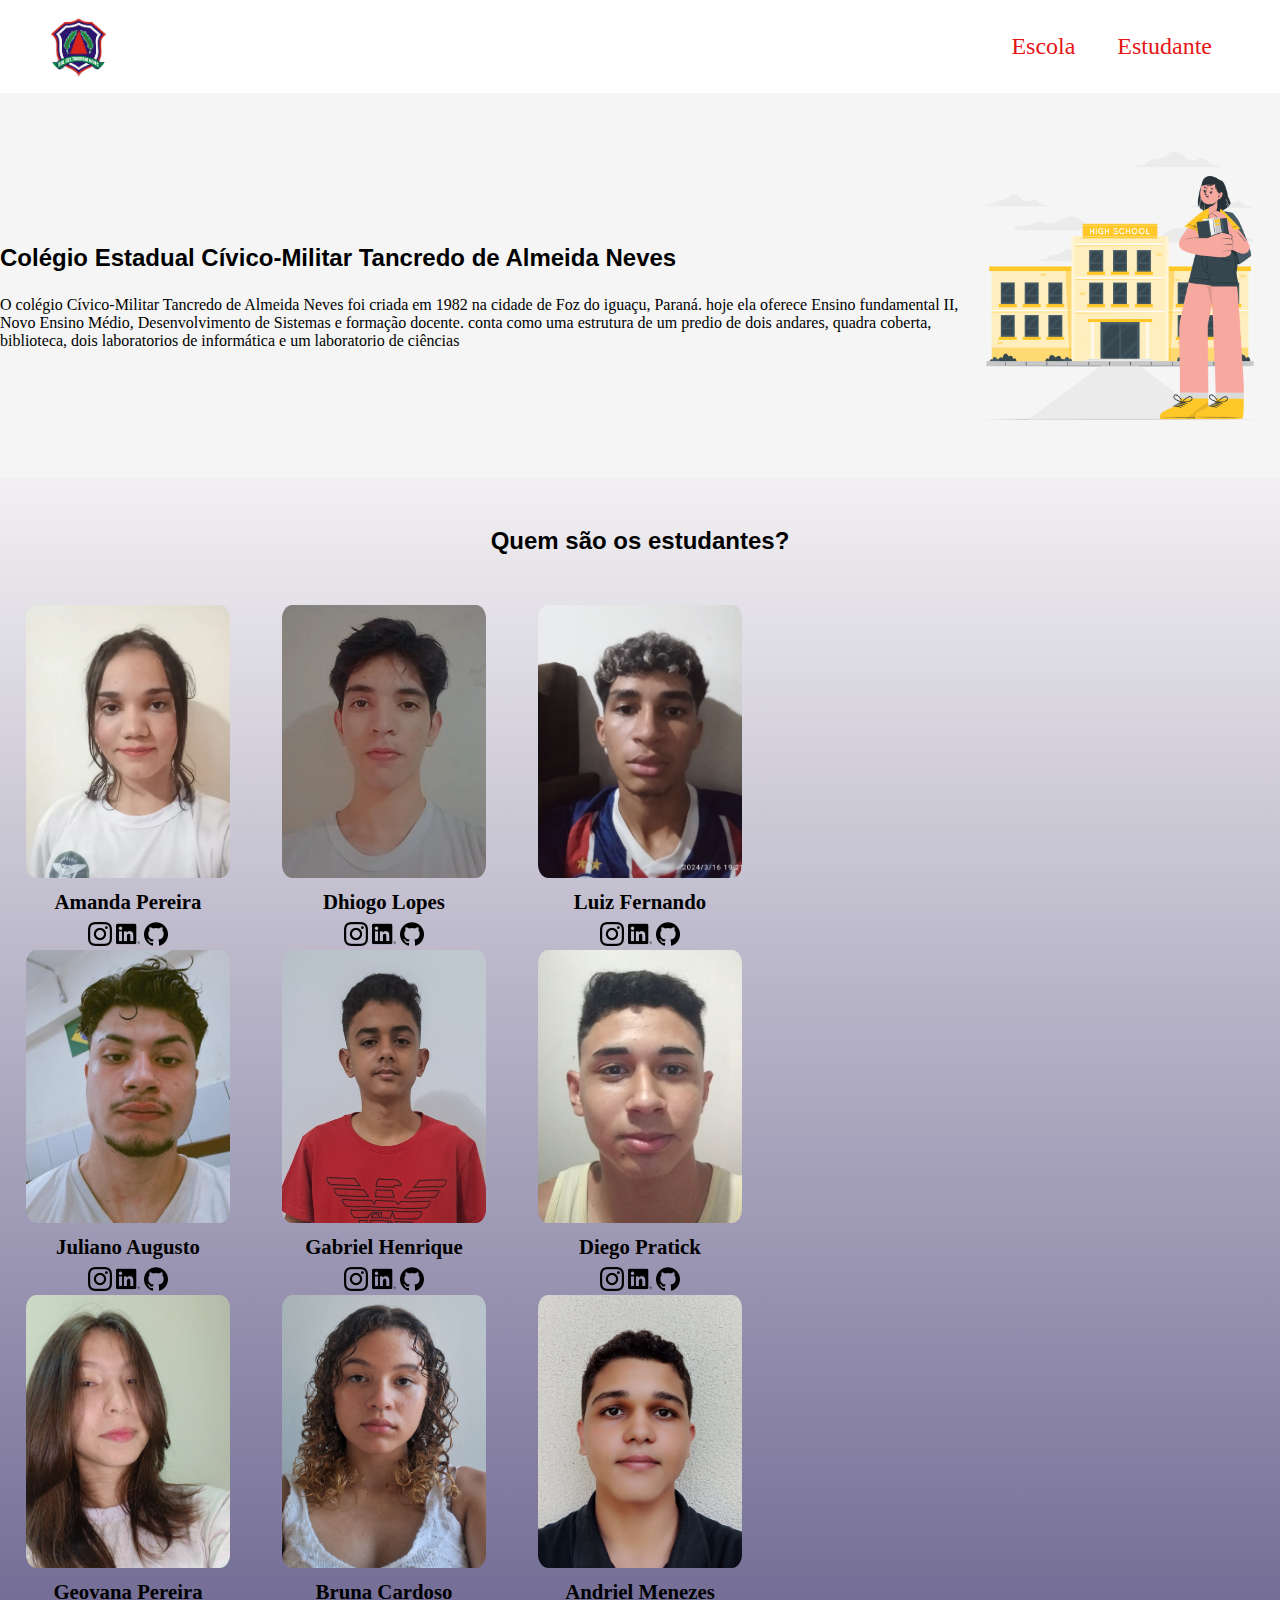
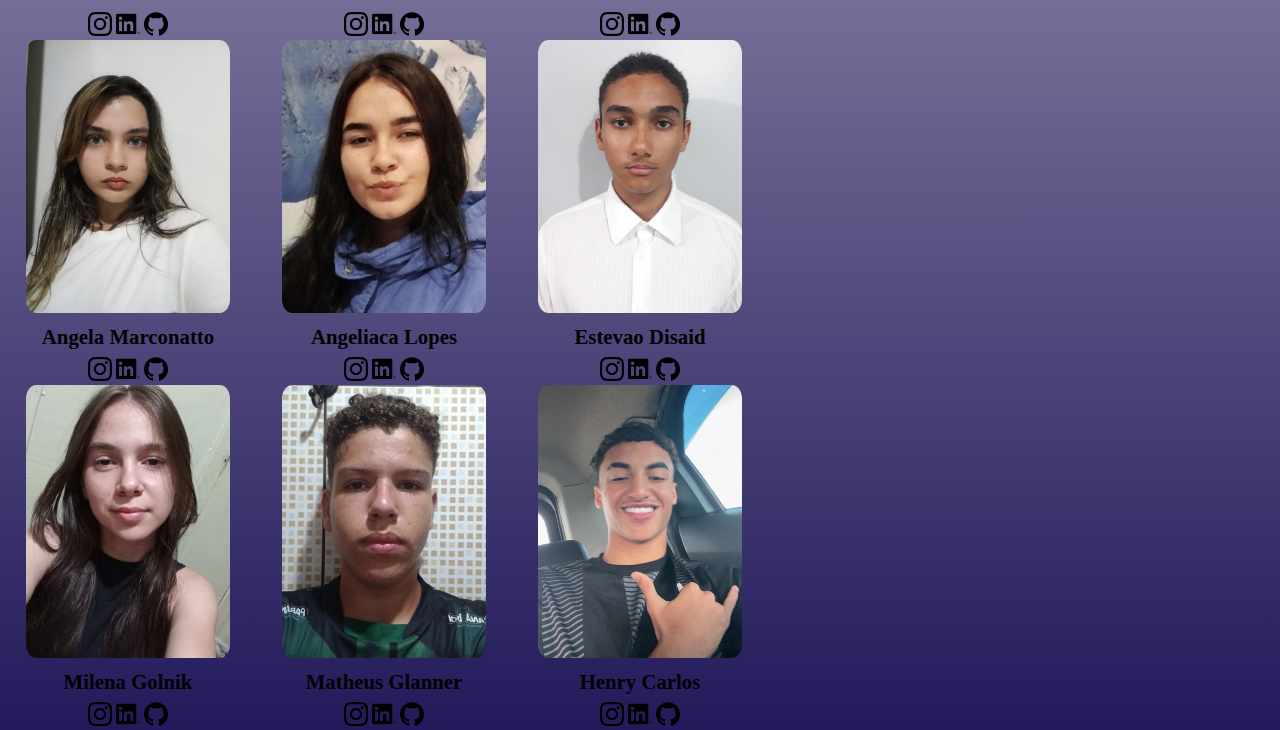
==== commit 102cf652: "Add files via upload" ====
--- a/index.html
+++ b/index.html
@@ -28,10 +28,12 @@
                 dois laboratorios de informática e um laboratorio de ciências</p>
             <p class="escola-texto-paragrafo"></p>
         </div>
-        <img src="./img/Escola.png" alt="" class="escola-imagem">
+        <img src="img/escola.png" alt="" class="escola-imagem">
     </section>
     <section class="estudante">
         <h2 class="estudante-titulo">Quem são os estudantes? </h2>
+        <div class="estudante-todos"
+        <span></span>
         <div class="estudante-div">
             <img src="./img/amanda.jpg" alt="" class="estudante-div-fotos">
             <h3 class="estudante-div-nome">Amanda Pereira</h3>
@@ -53,6 +55,8 @@
             <img src="./img/linkedin.png" alt="" class="estudante-div-icone">
             <img src="./img/github.png" alt="" class="estudante-div-icone">
         </div>
+        <span></span>
+        <span></span>
         <div class="estudante-div">
             <img src="./img/juliano.jpeg" alt="" class="estudante-div-fotos">
             <h3 class="estudante-div-nome">Juliano Augusto</h3>
@@ -74,6 +78,8 @@
             <img src="./img/linkedin.png" alt="" class="estudante-div-icone">
             <img src="./img/github.png" alt="" class="estudante-div-icone">
         </div>
+        <span></span>
+        <span></span>
         <div class="estudante-div">
             <img src="./img/giovana.jpg" alt="" class="estudante-div-fotos">
             <h3 class="estudante-div-nome">Geovana Pereira</h3>
@@ -95,6 +101,8 @@
             <img src="./img/linkedin.png" alt="" class="estudante-div-icone">
             <img src="./img/github.png" alt="" class="estudante-div-icone">
         </div>
+        <span></span>
+        <span></span>
         <div class="estudante-div">
             <img src="./img/angela.jpg" alt="" class="estudante-div-fotos">
             <h3 class="estudante-div-nome">Angela Marconatto</h3>
@@ -116,6 +124,8 @@
             <img src="./img/linkedin.png" alt="" class="estudante-div-icone">
             <img src="./img/github.png" alt="" class="estudante-div-icone">
         </div>
+        <span></span>
+        <span></span>
         <div class="estudante-div">
             <img src="./img/milena.jpg" alt="" class="estudante-div-fotos">
             <h3 class="estudante-div-nome">Milena Golnik</h3>
--- a/style.css
+++ b/style.css
@@ -1,4 +1,4 @@
-@import url('https://fonts.googleapis.com/css2?family=Fjalla+One&family=Kameron&display=swap');
+@import url('https://fonts.googleapiscom./css2?family=Fjalla+One&family=Kameron&display=swap');
 
 *{
   margin: 0;
@@ -51,4 +51,51 @@
 
 .escola-imagem{
     width: 25%;
+}
+ 
+.estudante-div-fotos{
+    width: 80%;
+    border-radius: 5%
+}
+
+.estudante-div-icone{
+    width: 24px;
+}
+
+.estudante-div{
+    text-align: center;
+}
+
+.estudante{
+    background: linear-gradient(#f2f0f2, #231a5b )
+}
+
+.estudante-titulo{
+    text-align: center;
+    padding: 50px 0;
+    font-family: var(--fonte-titulo);
+    color: var(amarelo)
+}
+
+.estudante-todos{
+    display: grid;
+    grid-template-columns: 20% 20% 20% 20% 20%;
+}
+
+.estudante-div-nome{
+    margin: 8px 0;
+    font-family: var(--fonte-texto);
+    font-size: 1.3em
+}
+
+.rodape{
+    background-color: var(--azul-escuro);
+    text-align: center;
+}
+
+.rodape-logo{
+    width: 5%;
+    border-radius: 100%;
+    margin:1em;
+    padding: 12px 0;
 }